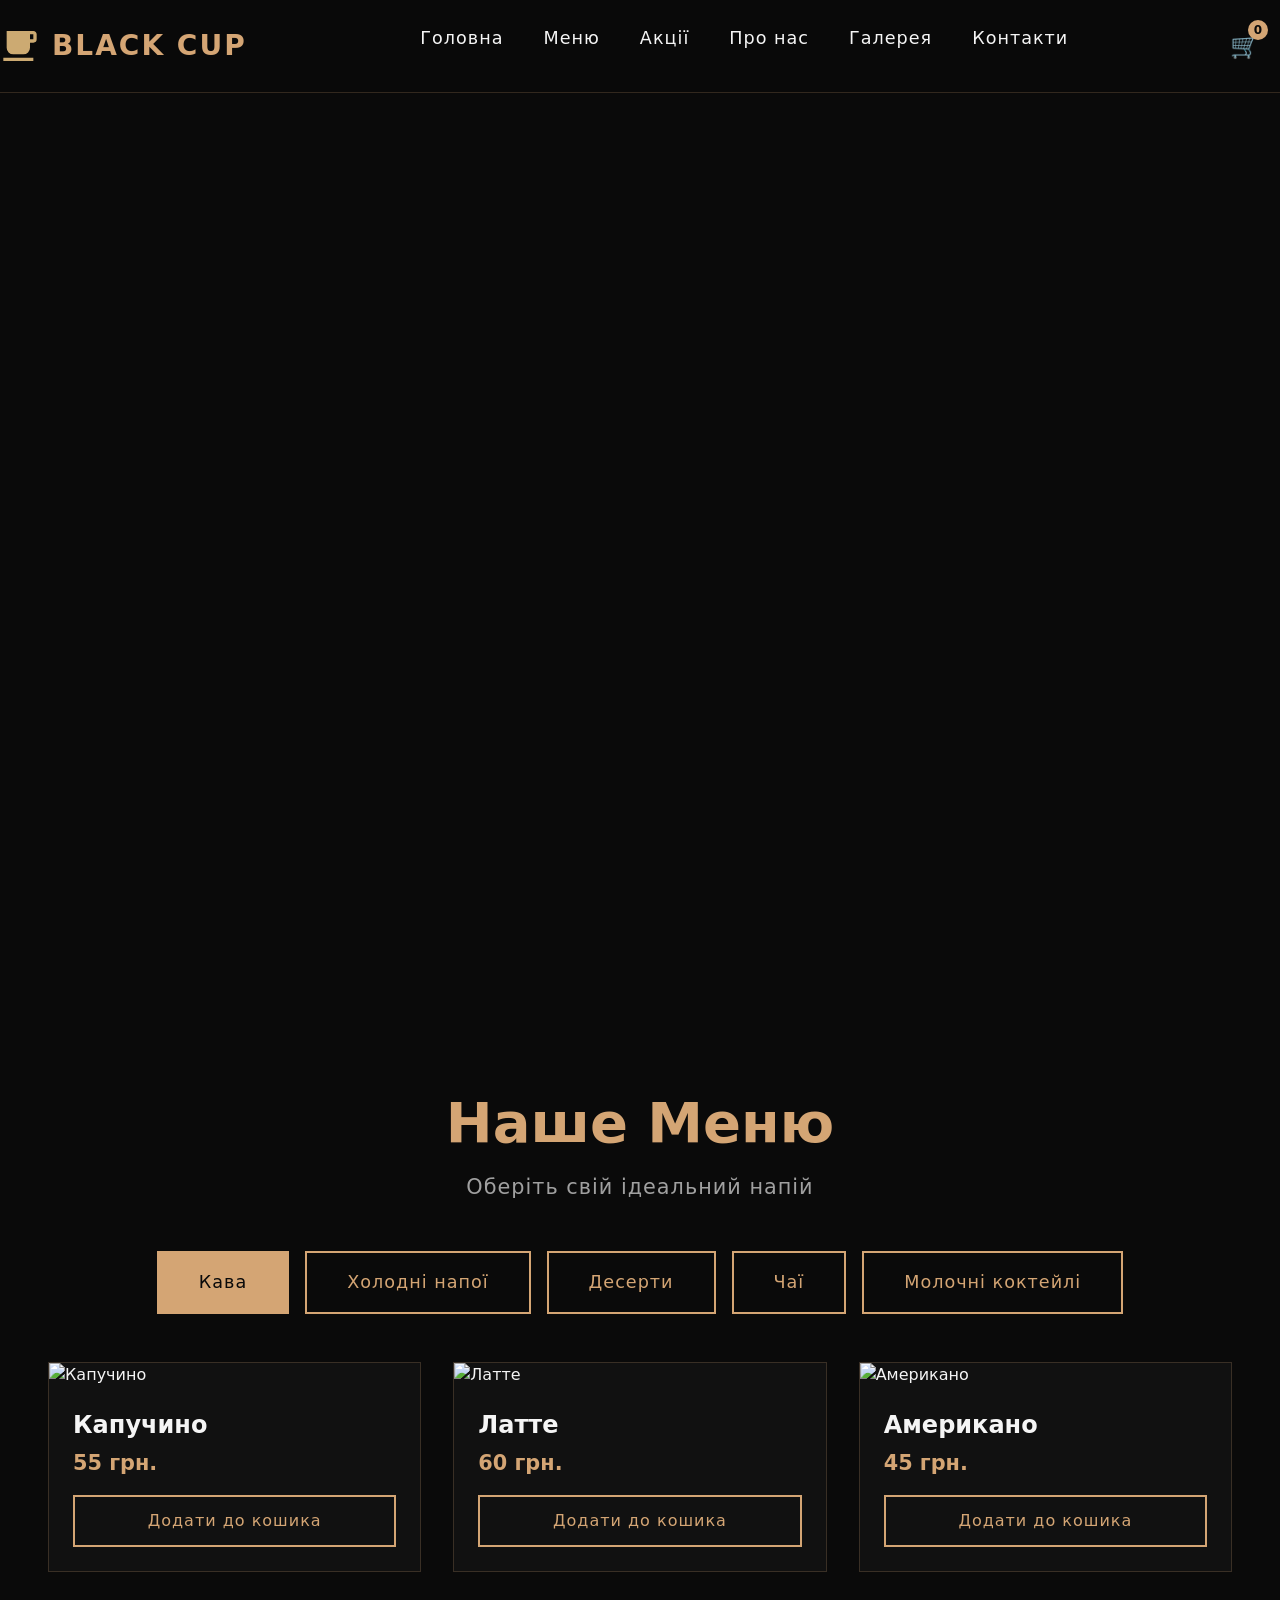
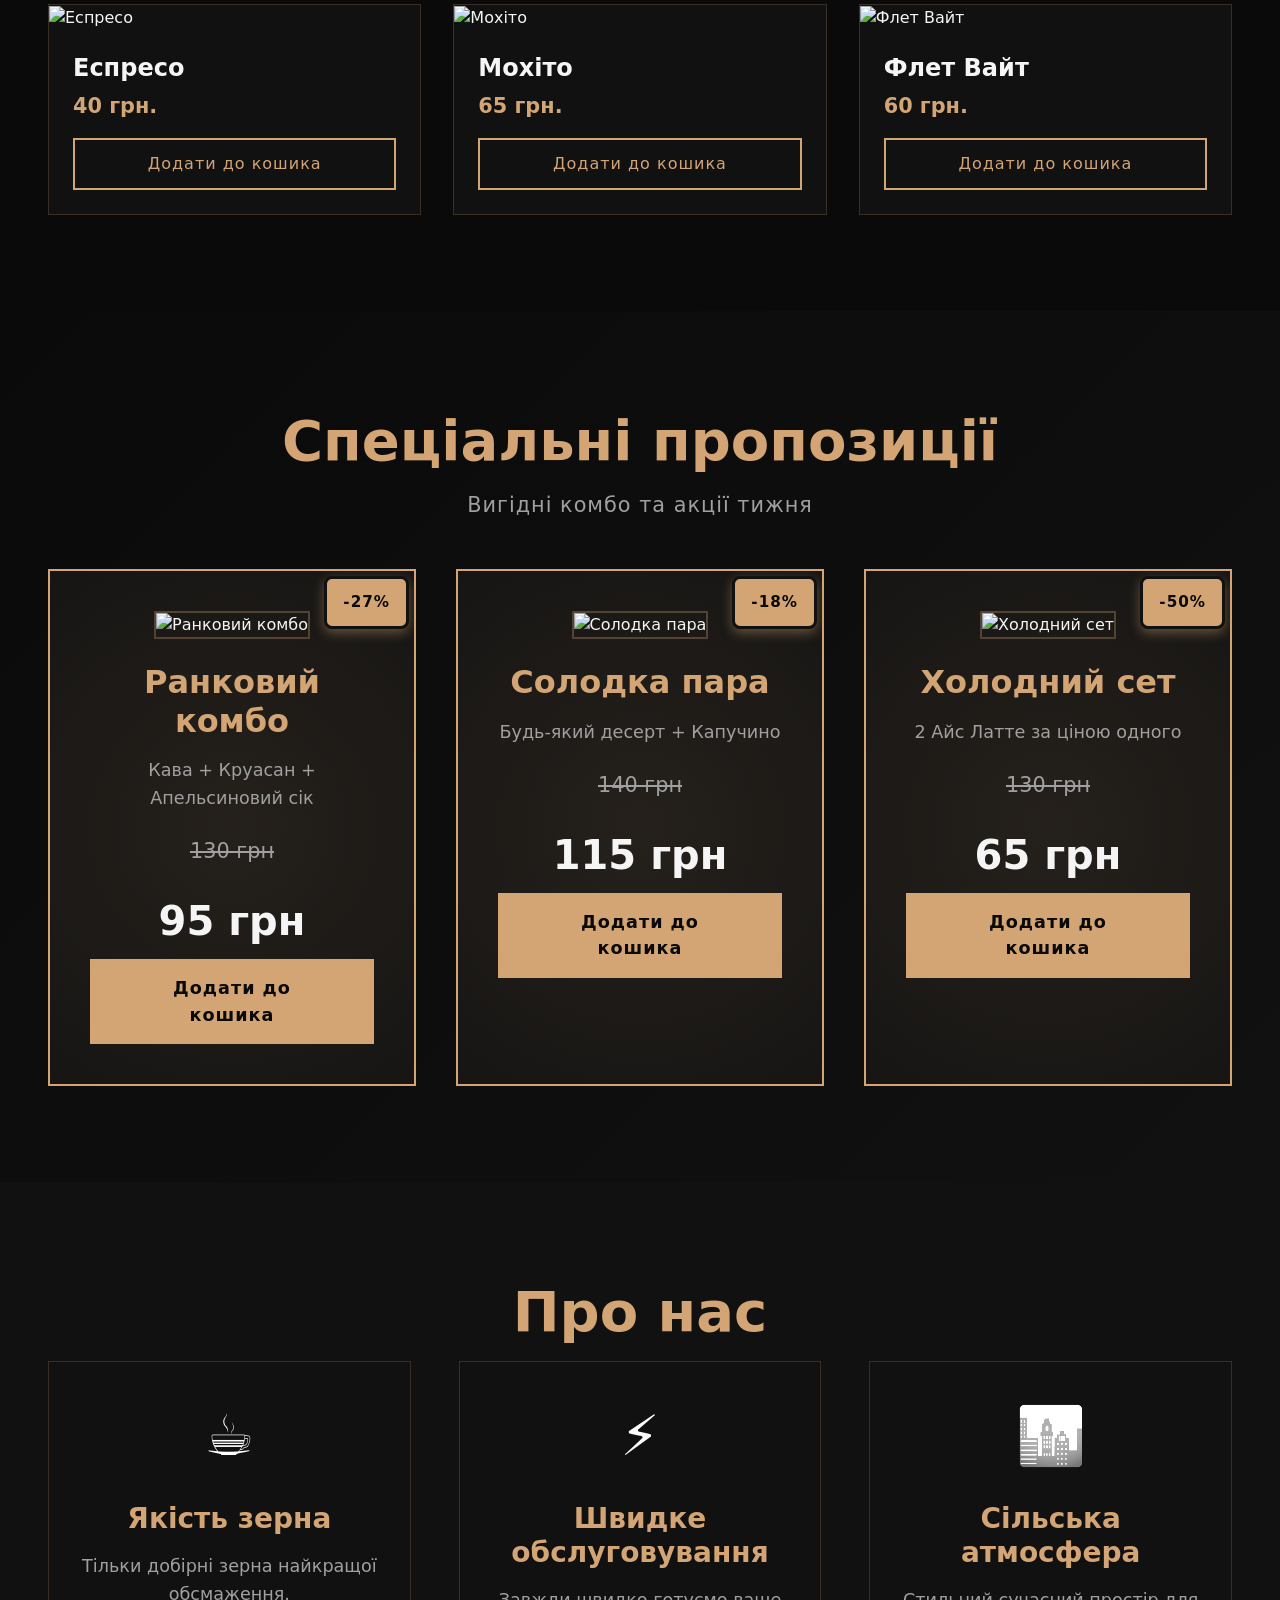
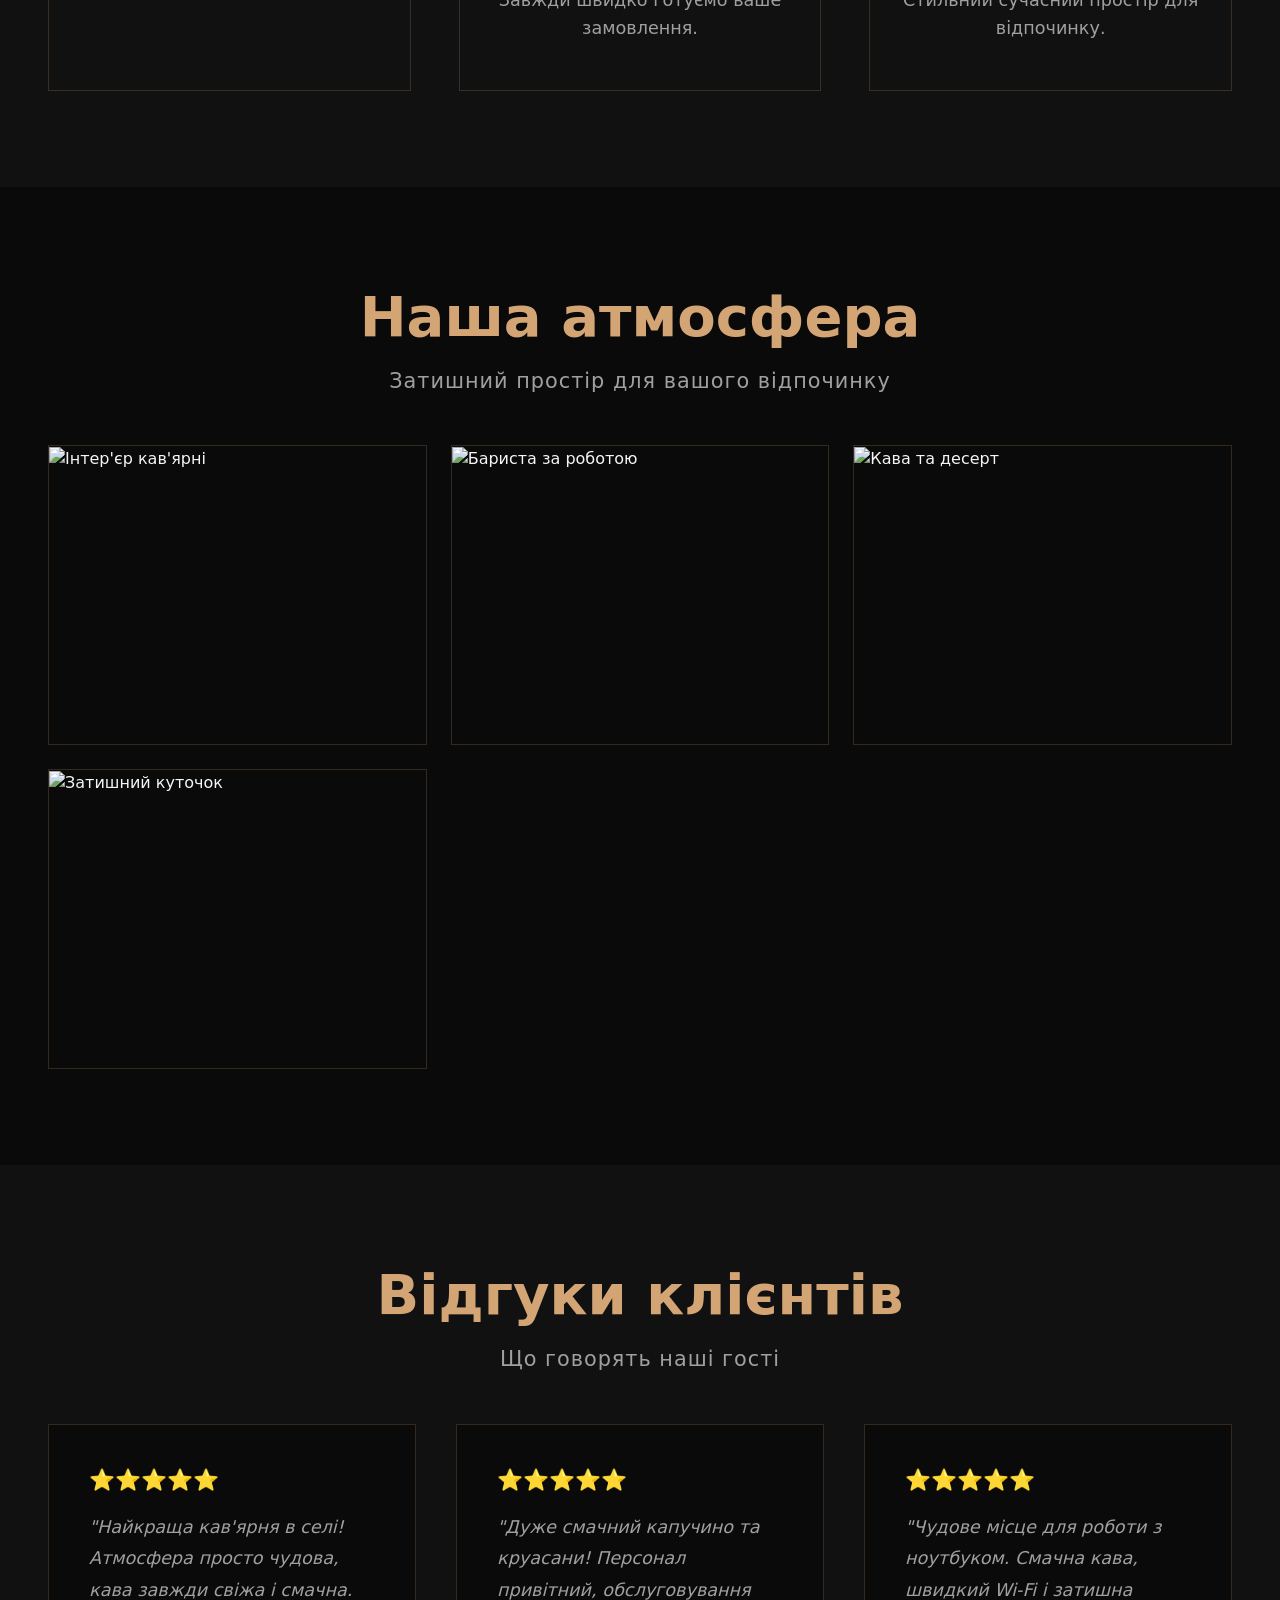
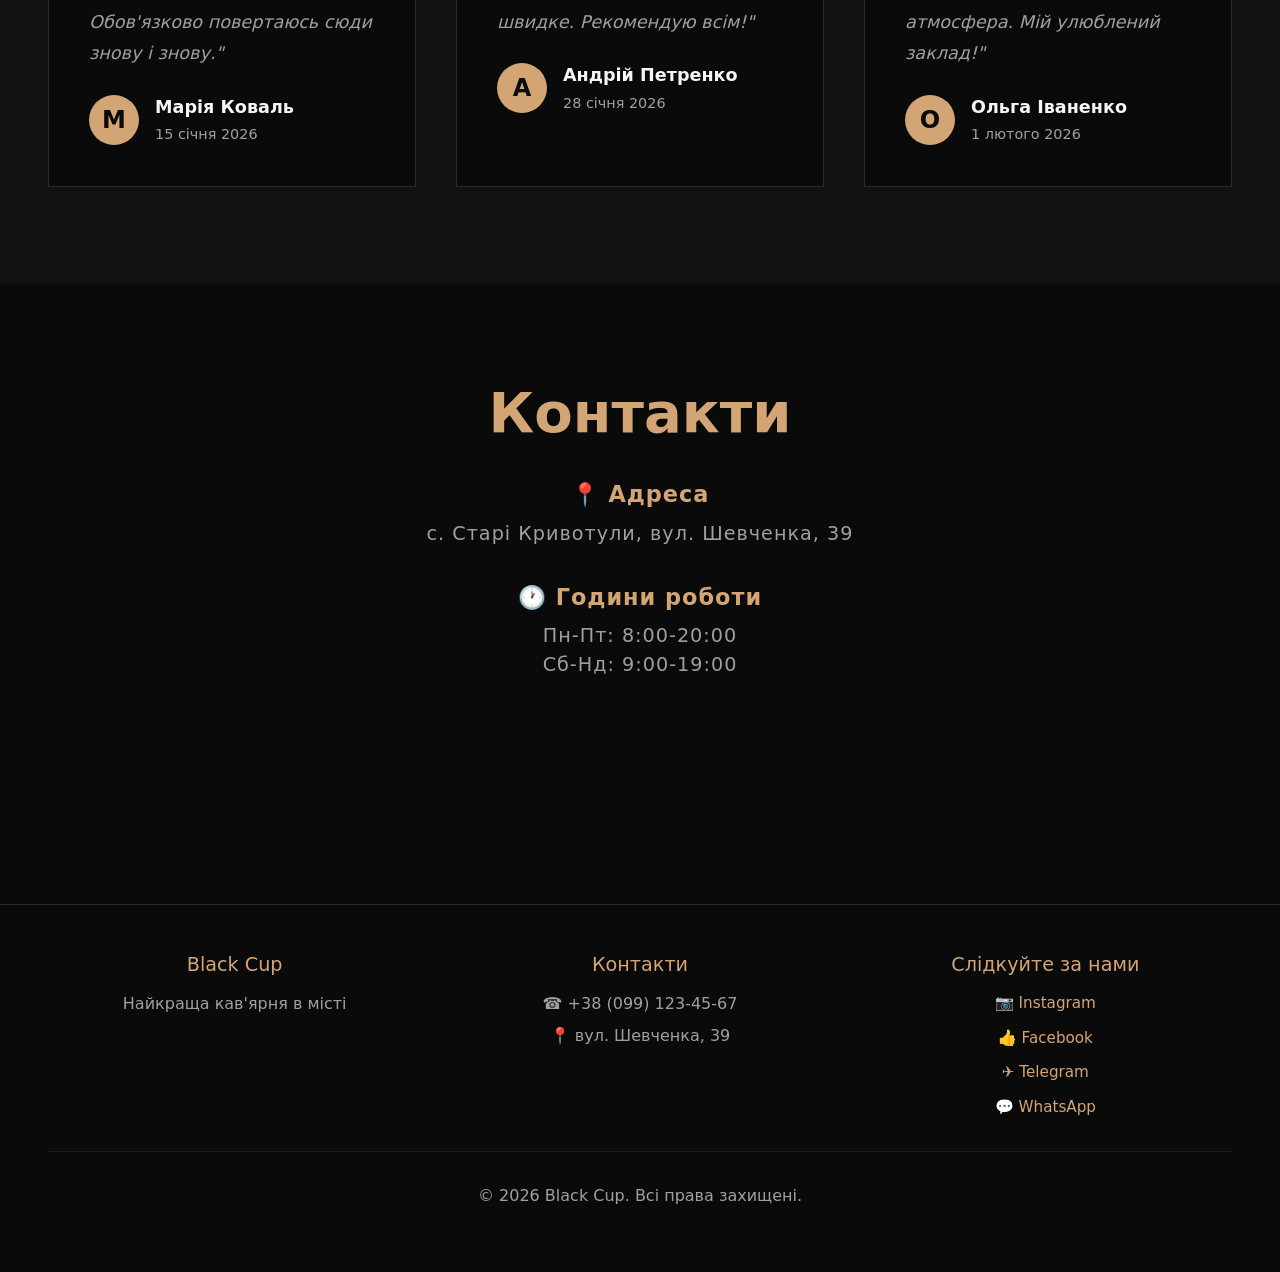
==== index.html @ 31278377 "add web" ====
<!DOCTYPE html>
<html lang="uk">

<head>
    <meta charset="UTF-8">
    <meta name="viewport" content="width=device-width, initial-scale=1.0">
    <title>Black Cup - Кав'ярня</title>
    <link rel="stylesheet" href="styles.css">
    <link href="https://cdn.jsdelivr.net/npm/bootstrap@5.3.8/dist/css/bootstrap.min.css" rel="stylesheet"
        integrity="sha384-sRIl4kxILFvY47J16cr9ZwB07vP4J8+LH7qKQnuqkuIAvNWLzeN8tE5YBujZqJLB" crossorigin="anonymous">
</head>

<body>
    <!-- Навігація -->
    <nav class="navbar">
        <div class="logo">
            <svg class="logo-icon" viewBox="0 0 24 24" fill="currentColor">
                <path
                    d="M2,21H20V19H2M20,8H18V5H20M20,3H4V13A4,4 0 0,0 8,17H14A4,4 0 0,0 18,13V10H20A2,2 0 0,0 22,8V5C22,3.89 21.1,3 20,3Z" />
            </svg>
            BLACK CUP
        </div>
        <ul class="nav-links" id="nav-links">
            <li><a href="#home" onclick="closeMenu()">Головна</a></li>
            <li><a href="#menu" onclick="closeMenu()">Меню</a></li>
            <li><a href="#special" onclick="closeMenu()">Акції</a></li>
            <li><a href="#about" onclick="closeMenu()">Про нас</a></li>
            <li><a href="#gallery" onclick="closeMenu()">Галерея</a></li>
            <li><a href="#contact" onclick="closeMenu()">Контакти</a></li>
        </ul>
        <div class="navbar-right">
            <div class="cart-icon" onclick="toggleCart()">
                🛒
                <span class="cart-badge" id="cart-count">0</span>
            </div>
            <button class="burger-btn" id="burger-btn" onclick="toggleMenu()" aria-label="Меню">
                <span></span>
                <span></span>
                <span></span>
            </button>
        </div>
    </nav>

    <!-- Головний банер -->
    <section class="hero" id="home">
        <div id="carouselExampleRide" class="carousel slide" data-bs-ride="true">
            <div class="carousel-inner">
                <div class="carousel-item active">
                    <img src="img/cofe (1).png" class="d-block w-100" alt="">
                    <div class="hero-content carousel-caption d-none d-md-block">
                        <h1>Кава, що заряджає Людей</h1>
                        <p>Відчуйте справжній смак</p>
                        <a href="#menu" class="cta-button">
                            <span>Замовити зараз</span>
                        </a>
                    </div>
                </div>
                <div class="carousel-item">
                    <img src="img/cofe (2).png" class="d-block w-100" alt="...">
                    <div class="hero-content carousel-caption d-none d-md-block">
                        <h1>Кава, що заряджає Людей</h1>
                        <p>Відчуйте справжній смак</p>
                        <a href="#menu" class="cta-button">
                            <span>Замовити зараз</span>
                        </a>
                    </div>
                </div>
                    <div class="carousel-item">
                        <img src="img/cofe (3).png" class="d-block w-100" alt="...">
                        <div class="hero-content carousel-caption d-none d-md-block">
                            <h1>Кава, що заряджає Людей</h1>
                            <p>Відчуйте справжній смак</p>
                            <a href="#menu" class="cta-button">
                                <span>Замовити зараз</span>
                            </a>

                        </div>
                    </div>




                    </div>
                    <button class="carousel-control-prev" type="button" data-bs-target="#carouselExampleRide"
                        data-bs-slide="prev">
                        <span class="carousel-control-prev-icon" aria-hidden="true"></span>
                        <span class="visually-hidden">Previous</span>
                    </button>
                    <button class="carousel-control-next" type="button" data-bs-target="#carouselExampleRide"
                        data-bs-slide="next">
                        <span class="carousel-control-next-icon" aria-hidden="true"></span>
                        <span class="visually-hidden">Next</span>
                    </button>
                </div>
    </section>
    <!-- Меню -->
    <section id="menu" class="menu-section">
        <h2 class="section-title">Наше Меню</h2>
        <p class="section-subtitle">Оберіть свій ідеальний напій</p>
        <div class="category-tabs" id="category-tabs">
        </div>
        <div class="menu-grid" id="menu-grid">
        </div>
    </section>

    <!-- Спеціальні пропозиції -->
    <section id="special" class="special-offers">
        <h2 class="section-title">Спеціальні пропозиції</h2>
        <p class="section-subtitle">Вигідні комбо та акції тижня</p>
        <div class="offers-grid" id="offers-grid">
        </div>
    </section>

    <!-- Про нас -->
    <section id="about" class="about-section">
        <h2 class="section-title">Про нас</h2>
        <div class="about-grid" id="about-grid">>
        </div>
    </section>

    <!-- Галерея -->
    <section id="gallery" class="gallery-section">
        <h2 class="section-title">Наша атмосфера</h2>
        <p class="section-subtitle">Затишний простір для вашого відпочинку</p>
        <div class="gallery-grid">
            <div class="gallery-item">
                <img src="https://images.unsplash.com/photo-1511920170033-f8396924c348?w=600&h=400&fit=crop"
                    alt="Інтер'єр кав'ярні">
            </div>
            <div class="gallery-item">
                <img src="https://images.unsplash.com/photo-1501339847302-ac426a4a7cbb?w=600&h=400&fit=crop"
                    alt="Бариста за роботою">
            </div>
            <div class="gallery-item">
                <img src="https://images.unsplash.com/photo-1495474472287-4d71bcdd2085?w=600&h=400&fit=crop"
                    alt="Кава та десерт">
            </div>
            <div class="gallery-item">
                <img src="https://images.unsplash.com/photo-1509042239860-f550ce710b93?w=600&h=400&fit=crop"
                    alt="Затишний куточок">
            </div>
        </div>
    </section>

    <!-- Відгуки -->
    <section class="reviews-section">
        <h2 class="section-title">Відгуки клієнтів</h2>
        <p class="section-subtitle">Що говорять наші гості</p>
        <div class="reviews-grid" id="reviews-grid">
        </div>
    </section>

    <!-- Контакти -->
    <section id="contact" class="contact-section">
        <h2 class="section-title">Контакти</h2>
        <div class="contact-info" id="contact-info">
        </div>
    </section>

    <!-- Футер -->
    <footer class="footer">
        <div class="footer-content">
            <div class="footer-section">
                <h3>Black Cup</h3>
                <p>Найкраща кав'ярня в місті</p>
            </div>
            <div class="footer-section">
                <h3>Контакти</h3>
                <p class="footer-phone">☎️ +38 (099) 123-45-67</p>
                <p class="footer-address">📍 вул. Шевченка, 39</p>
            </div>
            <div class="footer-section">
                <h3>Слідкуйте за нами</h3>
                <div class="social-links">
                    <a href="https://instagram.com" target="_blank" title="Instagram">📷 Instagram</a>
                    <a href="https://facebook.com" target="_blank" title="Facebook">👍 Facebook</a>
                    <a href="https://t.me" target="_blank" title="Telegram">✈️ Telegram</a>
                    <a href="https://wa.me" target="_blank" title="WhatsApp">💬 WhatsApp</a>
                </div>
            </div>
        </div>
        <p class="footer-copyright">© 2026 Black Cup. Всі права захищені.</p>
    </footer>

    <!-- Сповіщення про додавання -->
    <div class="notification" id="notification">
        <span id="notification-text">✓ Товар додано до кошика</span>
    </div>

    <!-- Кошик -->
    <div class="cart-modal" id="cart-modal">
        <div class="cart-header">
            <h2 class="cart-title">Кошик</h2>
            <button class="close-cart" onclick="toggleCart()">×</button>
        </div>

        <div class="cart-items" id="cart-items">
            <div class="empty-cart">
                <p>Ваш кошик порожній</p>
            </div>
        </div>

        <div class="cart-total" id="cart-total" style="display: none;">
            Всього: <span id="total-price">0</span> грн
        </div>
        <button class="checkout-button" id="checkout-btn" onclick="checkout()" style="display: none;">
            Оформити замовлення
        </button>
        <button class="delete-all-button" id="delete-all-btn" onclick="deleteAllItems()" style="display: none;">
            Видалити всі товари
        </button>
    </div>

    <!-- Модальне вікно підтвердження замовлення -->
    <div class="order-overlay" id="order-overlay" onclick="closeOrderModal(event)">
        <div class="order-modal" id="order-modal">
            <div class="order-modal-header">
                <div class="order-icon">☕</div>
                <h2 class="order-modal-title">Підтвердження замовлення</h2>
                <p class="order-modal-subtitle">Перевірте ваше замовлення перед відправкою</p>
            </div>

            <div class="order-items-list" id="order-items-list"></div>

            <div class="order-divider"></div>

            <div class="order-type-selection" style="margin-bottom: 20px;">
                <p style="margin-bottom: 10px; font-weight: bold; font-size: 1.1rem;">Спосіб отримання:</p>
                <div style="display: flex; gap: 20px; margin-bottom: 10px;">
                    <label style="cursor: pointer; display: flex; align-items: center; gap: 5px;">
                        <input type="radio" name="orderType" value="pickup" checked onchange="toggleTableInput()"> Самовивіз
                    </label>
                    <label style="cursor: pointer; display: flex; align-items: center; gap: 5px;">
                        <input type="radio" name="orderType" value="table" onchange="toggleTableInput()"> За столиком
                    </label>
                </div>
                <div id="table-number-container" style="display: none;">
                    <input type="number" id="table-number" placeholder="Номер столика" class="form-control" min="1" style="background: rgba(255, 255, 255, 0.05); color: var(--text-primary); border: 1px solid rgba(212, 165, 116, 0.5); padding: 10px; border-radius: 5px; width: 100%;">
                </div>
            </div>

            <div class="order-total-row">
                <span class="order-total-label">Загальна сума:</span>
                <span class="order-total-amount" id="order-total-amount">0 грн</span>
            </div>

            <div class="order-actions">
                <button class="order-cancel-btn" onclick="closeOrderModal()">
                    Скасувати
                </button>
                <button class="order-confirm-btn" onclick="confirmOrder()">
                    ✓ Підтвердити замовлення
                </button>
            </div>
        </div>
    </div>

    <script src="script.js"></script>
    <script src="https://cdn.jsdelivr.net/npm/@popperjs/core@2.11.8/dist/umd/popper.min.js"
        integrity="sha384-I7E8VVD/ismYTF4hNIPjVp/Zjvgyol6VFvRkX/vR+Vc4jQkC+hVqc2pM8ODewa9r"
        crossorigin="anonymous"></script>
    <script src="https://cdn.jsdelivr.net/npm/bootstrap@5.3.8/dist/js/bootstrap.min.js"
        integrity="sha384-G/EV+4j2dNv+tEPo3++6LCgdCROaejBqfUeNjuKAiuXbjrxilcCdDz6ZAVfHWe1Y"
        crossorigin="anonymous"></script>
    <script src="https://cdn.jsdelivr.net/npm/bootstrap@5.3.8/dist/js/bootstrap.bundle.min.js"
        integrity="sha384-FKyoEForCGlyvwx9Hj09JcYn3nv7wiPVlz7YYwJrWVcXK/BmnVDxM+D2scQbITxI"
        crossorigin="anonymous"></script>
</body>

</html>
---- styles.css ----
* {
    margin: 0;
    padding: 0;
    box-sizing: border-box;
}

:root {
    --bg-dark: #0a0a0a;
    --bg-card: #111111;
    --text-primary: #f5f5f5;
    --text-secondary: #a0a0a0;
    --accent: #d4a574;
    --accent-dark: #8b6f47;
}

body {
    font-family: 'Georgia', serif;
    background: var(--bg-dark);
    background-color: var(--bg-dark) !important;
    color: var(--text-primary) !important;
    overflow-x: hidden;
}



.carousel-caption{
    padding-bottom: 40rem !important;
}


/* Мобільна оптимізація */
@media (max-width: 768px) {
    .navbar {
        padding: 0.85rem 1.2rem;
    }

    .logo {
        font-size: 1.25rem;
    }

    .logo-icon {
        width: 30px;
        height: 30px;
    }

    .hero h1 {
        font-size: 2.5rem;
    }

    .hero p {
        font-size: 1.2rem;
    }

    .section-title {
        font-size: 2rem;
    }

    .menu-grid {
        grid-template-columns: repeat(auto-fill, minmax(200px, 1fr));
        gap: 1.5rem;
    }

    .menu-section {
        padding: 3rem 1.5rem;
    }
}

@media (max-width: 480px) {
    .navbar {
        padding: 0.75rem 1rem;
    }

    .logo {
        font-size: 1rem;
    }

    .logo-icon {
        width: 25px;
        height: 25px;
    }

    .nav-links a {
        font-size: 0.9rem;
    }

    .hero h1 {
        font-size: 1.8rem;
    }

    .hero p {
        font-size: 1rem;
    }

    .cta-button {
        padding: 0.75rem 2rem;
        font-size: 1rem;
    }

    .section-title {
        font-size: 1.5rem;
    }

    .menu-grid {
        grid-template-columns: 1fr;
        gap: 1rem;
    }

    .menu-section {
        padding: 2rem 1rem;
    }
}

/* Навігація */
.navbar {
    position: fixed;
    top: 0;
    left: 0;
    right: 0;
    z-index: 1000;
    background: rgba(10, 10, 10, 0.95);
    backdrop-filter: blur(10px);
    padding: 1.5rem 3rem;
    display: flex;
    justify-content: space-between;
    align-items: center;
    border-bottom: 1px solid rgba(212, 165, 116, 0.2);
}

.logo {
    display: flex;
    align-items: center;
    gap: 0.75rem;
    font-size: 1.75rem;
    font-weight: 900;
    letter-spacing: 2px;
    color: var(--accent);
}

.logo-icon {
    width: 40px;
    height: 40px;
    filter: brightness(0) saturate(100%) invert(74%) sepia(17%) saturate(839%) hue-rotate(358deg) brightness(92%) contrast(87%);
}

.nav-links {
    display: flex;
    gap: 2.5rem;
    list-style: none;
}

.nav-links a {
    color: var(--text-primary);
    text-decoration: none;
    font-size: 1.1rem;
    letter-spacing: 1px;
    transition: color 0.3s;
    position: relative;
}

.nav-links a:hover {
    color: var(--accent);
}

.nav-links a::after {
    content: '';
    position: absolute;
    bottom: -5px;
    left: 0;
    width: 0;
    height: 2px;
    background: var(--accent);
    transition: width 0.3s;
}

.nav-links a:hover::after {
    width: 100%;
}

.cart-icon {
    position: relative;
    cursor: pointer;
    font-size: 1.5rem;
    color: var(--accent);
    transition: transform 0.3s;
    margin: 20px;
}

.cart-icon:hover {
    transform: scale(1.1);
}

.cart-badge {
    position: absolute;
    top: -8px;
    right: -8px;
    background: var(--accent);
    color: var(--bg-dark);
    border-radius: 50%;
    width: 20px;
    height: 20px;
    display: flex;
    align-items: center;
    justify-content: center;
    font-size: 0.75rem;
    font-weight: bold;
}

/* Головний банер */
.hero {
    height: 100vh;
    display: flex;
    align-items: center;
    justify-content: center;
    text-align: center;
    position: relative;
    overflow: hidden;
   
}

.hero::before {
    content: '';
    position: absolute;
    top: 0;
    left: 0;
    right: 0;
    bottom: 0;
   
    animation: float 20s infinite linear;
}

@keyframes float {
    0% { transform: translateY(0); }
    100% { transform: translateY(-100px); }
}

.hero-content {
    position: relative;
    z-index: 1;
    animation: fadeInUp 1s ease-out;
}

@keyframes fadeInUp {
    from {
        opacity: 0;
        transform: translateY(30px);
    }
    to {
        opacity: 1;
        transform: translateY(0);
    }
}

.hero h1 {
    font-size: 5rem;
    font-weight: 900;
    margin-bottom: 1rem;
    background: linear-gradient(135deg, var(--text-primary) 0%, var(--accent) 100%);
    -webkit-background-clip: text;
    -webkit-text-fill-color: transparent;
    background-clip: text;
    line-height: 1.2;
}

.hero p {
    font-size: 1.75rem;
    color: var(--text-secondary);
    margin-bottom: 2.5rem;
    letter-spacing: 2px;
}

.cta-button {
    display: inline-block;
    padding: 1rem 3rem;
    background: var(--accent);
    color: var(--bg-dark);
    text-decoration: none;
    font-size: 1.2rem;
    font-weight: 600;
    letter-spacing: 2px;
    border: none;
    cursor: pointer;
    transition: all 0.3s;
    position: relative;
    overflow: hidden;
}

.cta-button::before {
    content: '';
    position: absolute;
    top: 0;
    left: -100%;
    width: 100%;
    height: 100%;
    background: var(--accent-dark);
    transition: left 0.3s;
}

.cta-button:hover::before {
    left: 0;
}

.cta-button span {
    position: relative;
    z-index: 1;
}

/* Секція меню */
.menu-section {
    padding: 6rem 3rem;
    max-width: 1400px;
    margin: 0 auto;
}

.section-title {
    font-size: 3.5rem;
    font-weight: 900;
    text-align: center;
    margin-bottom: 1rem;
    color: var(--accent);
}

.section-subtitle {
    text-align: center;
    font-size: 1.3rem;
    color: var(--text-secondary);
    margin-bottom: 3rem;
    letter-spacing: 1px;
}

.category-tabs {
    display: flex;
    justify-content: center;
    gap: 1rem;
    margin-bottom: 3rem;
    flex-wrap: wrap;
}

.tab {
    padding: 1rem 2.5rem;
    background: transparent;
    border: 2px solid var(--accent);
    color: var(--accent);
    font-size: 1.1rem;
    letter-spacing: 1px;
    cursor: pointer;
    transition: all 0.3s;
    position: relative;
    overflow: hidden;
}

.tab::before {
    content: '';
    position: absolute;
    top: 0;
    left: -100%;
    width: 100%;
    height: 100%;
    background: var(--accent);
    transition: left 0.3s;
    z-index: -1;
}

.tab:hover::before,
.tab.active::before {
    left: 0;
}

.tab:hover,
.tab.active {
    color: var(--bg-dark);
}

.menu-grid {
    display: grid;
    grid-template-columns: repeat(auto-fill, minmax(280px, 1fr));
    gap: 2rem;
    opacity: 0;
    animation: fadeIn 0.5s forwards;
}

@keyframes fadeIn {
    to {
        opacity: 1;
    }
}

.menu-item {
    background: var(--bg-card);
    border: 1px solid rgba(212, 165, 116, 0.2);
    overflow: hidden;
    transition: all 0.4s;
    opacity: 0;
    animation: slideInUp 0.6s ease-out forwards;
}

.menu-item:nth-child(1) { animation-delay: 0.1s; }
.menu-item:nth-child(2) { animation-delay: 0.2s; }
.menu-item:nth-child(3) { animation-delay: 0.3s; }
.menu-item:nth-child(4) { animation-delay: 0.4s; }
.menu-item:nth-child(5) { animation-delay: 0.5s; }
.menu-item:nth-child(6) { animation-delay: 0.6s; }

@keyframes slideInUp {
    from {
        opacity: 0;
        transform: translateY(40px);
    }
    to {
        opacity: 1;
        transform: translateY(0);
    }
}
    

.menu-item:hover {
    transform: translateY(-10px);
    box-shadow: 0 20px 40px rgba(212, 165, 116, 0.3);
    border-color: var(--accent);
}

.item-image {
    width: 100%;
    height: 250px;
    object-fit: cover;
    transition: transform 0.4s;
}

.menu-item:hover .item-image {
    transform: scale(1.1);
}

.item-info {
    padding: 1.5rem;
}

.item-name {
    font-size: 1.5rem;
    font-weight: 700;
    margin-bottom: 0.5rem;
    color: var(--text-primary);
}

.item-price {
    font-size: 1.3rem;
    color: var(--accent);
    font-weight: 600;
    margin-bottom: 1rem;
}

.add-to-cart {
    width: 100%;
    padding: 0.75rem;
    background: transparent;
    border: 2px solid var(--accent);
    color: var(--accent);
    font-size: 1rem;
    cursor: pointer;
    transition: all 0.3s;
    letter-spacing: 1px;
}

.add-to-cart:hover {
    background: var(--accent);
    color: var(--bg-dark);
}

/* Про нас */
.about-section {
    padding: 6rem 3rem;
    background: var(--bg-card);
}

.about-grid {
    display: grid;
    grid-template-columns: repeat(auto-fit, minmax(300px, 1fr));
    gap: 3rem;
    max-width: 1200px;
    margin: 0 auto;
}

.about-card {
    text-align: center;
    padding: 2rem;
    border: 1px solid rgba(212, 165, 116, 0.2);
    transition: all 0.3s;
}

.about-card:hover {
    border-color: var(--accent);
    transform: translateY(-5px);
}

.about-icon {
    font-size: 3.5rem;
    margin-bottom: 1.5rem;
    filter: grayscale(100%) brightness(1.5);
}

.about-title {
    font-size: 1.75rem;
    font-weight: 700;
    margin-bottom: 1rem;
    color: var(--accent);
}

.about-description {
    font-size: 1.1rem;
    color: var(--text-secondary);
    line-height: 1.6;
}

/* Контакти */
.contact-section {
    padding: 6rem 3rem;
    text-align: center;
}

.contact-info {
    max-width: 800px;
    margin: 0 auto;
}

.contact-item {
    margin: 2rem 0;
    font-size: 1.2rem;
    color: var(--text-secondary);
    letter-spacing: 1px;
}

.contact-item strong {
    color: var(--accent);
    display: block;
    margin-bottom: 0.5rem;
    font-size: 1.4rem;
}

/* Футер */
.footer {
    padding: 3rem;
    text-align: center;
    border-top: 1px solid rgba(212, 165, 116, 0.2);
    color: var(--text-secondary);
    margin-top: 6rem;
}

.footer-content {
    display: grid;
    grid-template-columns: repeat(auto-fit, minmax(250px, 1fr));
    gap: 2rem;
    max-width: 1200px;
    margin: 0 auto 2rem;
}

.footer-section {
    text-align: center;
}

.footer-section h3 {
    color: var(--accent);
    margin-bottom: 1rem;
    font-size: 1.2rem;
}

.footer-section p {
    margin: 0.5rem 0;
}

.social-links {
    display: flex;
    flex-direction: column;
    gap: 0.75rem;
    margin-top: 1rem;
}

.social-links a {
    color: var(--accent);
    text-decoration: none;
    transition: all 0.3s;
    font-size: 0.95rem;
}

.social-links a:hover {
    color: var(--accent-dark);
    transform: translateX(5px);
}

.footer-copyright {
    text-align: center;
    border-top: 1px solid rgba(212, 165, 116, 0.1);
    padding-top: 2rem;
    margin-top: 2rem;
}

/* Кошик */
.cart-modal {
    position: fixed;
    top: 0;
    right: -100%;
    width: 400px;
    height: 100vh;
    background: var(--bg-card);
    z-index: 2000;
    transition: right 0.3s;
    box-shadow: -5px 0 20px rgba(0, 0, 0, 0.5);
    overflow-y: auto;
}

.cart-modal.open {
    right: 0;
}

.cart-header {
    padding: 2rem;
    border-bottom: 1px solid rgba(212, 165, 116, 0.2);
    display: flex;
    justify-content: space-between;
    align-items: center;
}

.cart-title {
    font-size: 2rem;
    color: var(--accent);
}

.close-cart {
    background: transparent;
    border: none;
    color: var(--text-primary);
    font-size: 2rem;
    cursor: pointer;
}

.cart-items {
    padding: 2rem;
}

.cart-item {
    display: flex;
    gap: 1rem;
    margin-bottom: 1.5rem;
    padding-bottom: 1.5rem;
    border-bottom: 1px solid rgba(212, 165, 116, 0.1);
}

.cart-item-image {
    width: 80px;
    height: 80px;
    object-fit: cover;
}

.cart-item-info {
    flex: 1;
}

.cart-item-name {
    font-size: 1.2rem;
    margin-bottom: 0.5rem;
}

.cart-item-price {
    color: var(--accent);
    font-weight: 600;
}

.cart-total {
    padding: 2rem;
    border-top: 2px solid var(--accent);
    font-size: 1.5rem;
    font-weight: 700;
}

.checkout-button {
    width: 90%;
    margin: 1rem auto;
    display: block;
    padding: 1rem;
    background: var(--accent);
    color: var(--bg-dark);
    border: none;
    font-size: 1.2rem;
    cursor: pointer;
    letter-spacing: 1px;
    transition: all 0.3s;
}

.checkout-button:hover {
    background: var(--accent-dark);
}

.delete-all-button {
    width: 90%;
    margin: 0.5rem auto;
    display: block;
    padding: 0.8rem;
    background: #c44536;
    color: var(--text-primary);
    border: none;
    font-size: 1rem;
    cursor: pointer;
    letter-spacing: 1px;
    transition: all 0.3s;
}

.delete-all-button:hover {
    background: #a63220;
}

.empty-cart {
    text-align: center;
    padding: 3rem;
    color: var(--text-secondary);
}

/* Планшет — зменшуємо відступи і шрифт навігації */
@media (max-width: 960px) {
    .navbar {
        padding: 1rem 1.5rem;
    }

    .nav-links {
        gap: 1.2rem;
    }

    .nav-links a {
        font-size: 0.95rem;
        letter-spacing: 0.5px;
    }

    .logo {
        font-size: 1.4rem;
    }
}

/* Бургер кнопка */
.navbar-right {
    display: flex;
    align-items: center;
    gap: 0.5rem;
}

.burger-btn {
    display: none;
    flex-direction: column;
    justify-content: center;
    align-items: center;
    gap: 5px;
    width: 40px;
    height: 40px;
    background: transparent;
    border: none;
    cursor: pointer;
    padding: 5px;
    z-index: 1100;
}

.burger-btn span {
    display: block;
    width: 24px;
    height: 2px;
    background: var(--accent);
    border-radius: 2px;
    transition: all 0.3s ease;
    transform-origin: center;
}

.burger-btn.open span:nth-child(1) {
    transform: translateY(7px) rotate(45deg);
}

.burger-btn.open span:nth-child(2) {
    opacity: 0;
    transform: scaleX(0);
}

.burger-btn.open span:nth-child(3) {
    transform: translateY(-7px) rotate(-45deg);
}

/* Адаптивність */
@media (max-width: 768px) {
    .navbar {
        padding: 0.85rem 1.2rem;
    }

    .burger-btn {
        display: flex;
    }

    .nav-links {
        display: none !important;
    }

    .nav-links.mobile-open {
        display: flex !important;
        flex-direction: column;
        position: fixed;
        top: 65px;
        left: 0;
        right: 0;
        background: rgba(10, 10, 10, 0.98);
        backdrop-filter: blur(12px);
        padding: 1.5rem 2rem 2rem;
        gap: 0;
        border-bottom: 1px solid rgba(212, 165, 116, 0.3);
        z-index: 999;
        animation: slideDown 0.25s ease;
    }

    .nav-links.mobile-open li {
        border-bottom: 1px solid rgba(212, 165, 116, 0.1);
    }

    .nav-links.mobile-open li:last-child {
        border-bottom: none;
    }

    .nav-links.mobile-open a {
        display: block;
        padding: 0.9rem 0;
        font-size: 1.1rem;
        letter-spacing: 1px;
    }

    @keyframes slideDown {
        from { opacity: 0; transform: translateY(-10px); }
        to   { opacity: 1; transform: translateY(0); }
    }

    .logo {
        font-size: 1.3rem;
    }

    .logo-icon {
        width: 28px;
        height: 28px;
    }

    .hero h1 {
        font-size: 3rem;
    }

    .hero p {
        font-size: 1.2rem;
    }

    .menu-grid {
        grid-template-columns: 1fr;
    }

    .cart-modal {
        width: 100%;
    }

    .section-title {
        font-size: 2.5rem;
    }
}

/* Спеціальні пропозиції */
.special-offers {
    padding: 6rem 3rem;
    background: linear-gradient(135deg, var(--bg-dark) 0%, var(--bg-card) 100%);
}

.offers-grid {
    display: grid;
    grid-template-columns: repeat(auto-fit, minmax(350px, 1fr));
    gap: 2.5rem;
    max-width: 1400px;
    margin: 0 auto;
}

.offer-card {
    background: var(--bg-card);
    border: 2px solid var(--accent);
    padding: 2.5rem;
    text-align: center;
    transition: all 0.4s;
    position: relative;
    overflow: hidden;
}

.offer-card::before {
    content: '';
    position: absolute;
    top: -50%;
    left: -50%;
    width: 200%;
    height: 200%;
    background: radial-gradient(circle, rgba(212, 165, 116, 0.1) 0%, transparent 70%);
    animation: rotate 10s linear infinite;
}

@keyframes rotate {
    0% { transform: rotate(0deg); }
    100% { transform: rotate(360deg); }
}

.offer-card:hover {
    transform: scale(1.05);
    box-shadow: 0 20px 60px rgba(212, 165, 116, 0.4);
}

.offer-badge {
    position: absolute;
    top: 5px;
    right: 5px;
    background: var(--accent);
    color: var(--bg-dark);
    padding: 0.75rem 1rem;
    font-weight: bold;
    font-size: 0.95rem;
    letter-spacing: 1px;
    z-index: 10;
    border: 3px solid var(--bg-card);
    border-radius: 8px;
    min-width: 60px;
    text-align: center;
    box-shadow: 0 4px 12px rgba(212, 165, 116, 0.4);
}

.offer-image {
    width: 100%;
    height: 200px;
    object-fit: cover;
    margin-bottom: 1.5rem;
    border: 2px solid rgba(212, 165, 116, 0.3);
    position: relative;
    z-index: 1;
}

.offer-title {
    font-size: 2rem;
    color: var(--accent);
    margin-bottom: 1rem;
    font-weight: 700;
    position: relative;
    z-index: 1;
}

.offer-description {
    font-size: 1.1rem;
    color: var(--text-secondary);
    margin-bottom: 1.5rem;
    line-height: 1.6;
    position: relative;
    z-index: 1;
}

.offer-price {
    font-size: 2.5rem;
    color: var(--text-primary);
    font-weight: 900;
    margin-bottom: 0.5rem;
    position: relative;
    z-index: 1;
}

.offer-old-price {
    font-size: 1.3rem;
    color: var(--text-secondary);
    text-decoration: line-through;
    margin-bottom: 1.5rem;
    position: relative;
    z-index: 1;
}

.offer-button {
    padding: 1rem 2.5rem;
    background: var(--accent);
    color: var(--bg-dark);
    border: none;
    font-size: 1.1rem;
    font-weight: 600;
    cursor: pointer;
    transition: all 0.3s;
    letter-spacing: 1px;
    position: relative;
    z-index: 1;
}

.offer-button:hover {
    background: var(--accent-dark);
    transform: translateY(-3px);
}

/* Галерея */
.gallery-section {
    padding: 6rem 3rem;
    background: var(--bg-dark);
}

.gallery-grid {
    display: grid;
    grid-template-columns: repeat(auto-fit, minmax(300px, 1fr));
    gap: 1.5rem;
    max-width: 1400px;
    margin: 0 auto;
}

.gallery-item {
    position: relative;
    overflow: hidden;
    height: 300px;
    border: 1px solid rgba(212, 165, 116, 0.2);
    cursor: pointer;
}

.gallery-item img {
    width: 100%;
    height: 100%;
    object-fit: cover;
    transition: transform 0.5s;
    filter: grayscale(30%);
}

.gallery-item:hover img {
    transform: scale(1.2);
    filter: grayscale(0%);
}

.gallery-item::after {
    content: '';
    position: absolute;
    top: 0;
    left: 0;
    right: 0;
    bottom: 0;
    background: linear-gradient(to bottom, transparent 0%, rgba(212, 165, 116, 0.4) 100%);
    opacity: 0;
    transition: opacity 0.3s;
}

.gallery-item:hover::after {
    opacity: 1;
}

/* Відгуки */
.reviews-section {
    padding: 6rem 3rem;
    background: var(--bg-card);
}

.reviews-grid {
    display: grid;
    grid-template-columns: repeat(auto-fit, minmax(320px, 1fr));
    gap: 2.5rem;
    max-width: 1400px;
    margin: 0 auto;
}

.review-card {
    background: var(--bg-dark);
    border: 1px solid rgba(212, 165, 116, 0.2);
    padding: 2.5rem;
    transition: all 0.3s;
    position: relative;
}

.review-card:hover {
    border-color: var(--accent);
    transform: translateY(-5px);
    box-shadow: 0 15px 40px rgba(212, 165, 116, 0.2);
}

.review-stars {
    color: var(--accent);
    font-size: 1.3rem;
    margin-bottom: 1rem;
}

.review-text {
    font-size: 1.1rem;
    color: var(--text-secondary);
    line-height: 1.8;
    margin-bottom: 1.5rem;
    font-style: italic;
}

.review-author {
    display: flex;
    align-items: center;
    gap: 1rem;
}

.author-avatar {
    width: 50px;
    height: 50px;
    border-radius: 50%;
    background: var(--accent);
    display: flex;
    align-items: center;
    justify-content: center;
    font-size: 1.5rem;
    font-weight: bold;
    color: var(--bg-dark);
}

.author-info {
    flex: 1;
}

.author-name {
    font-size: 1.1rem;
    font-weight: 700;
    color: var(--text-primary);
    margin-bottom: 0.25rem;
}

.author-date {
    font-size: 0.9rem;
    color: var(--text-secondary);
}

/* Додаткові адаптивні стилі */
@media (max-width: 768px) {
    .offers-grid {
        grid-template-columns: 1fr;
    }
    
    .gallery-grid {
        grid-template-columns: 1fr;
    }
    
    .reviews-grid {
        grid-template-columns: 1fr;
    }
}

/* Сповіщення */
.notification {
    position: fixed;
    top: 100px;
    right: -900px;
    background: var(--accent);
    color: var(--bg-dark);
    padding: 1.5rem 2.5rem;
    border-radius: 8px;
    font-size: 1.1rem;
    font-weight: 600;
    letter-spacing: 1px;
    box-shadow: 0 10px 30px rgba(212, 165, 116, 0.5);
    z-index: 3000;
    transition: right 0.4s ease;
}

.notification.show {
    right: 20px;
}


/* ===== МОДАЛЬНЕ ВІКНО ПІДТВЕРДЖЕННЯ ЗАМОВЛЕННЯ ===== */

.order-overlay {
    position: fixed;
    inset: 0;
    background: rgba(0, 0, 0, 0.75);
    backdrop-filter: blur(6px);
    -webkit-backdrop-filter: blur(6px);
    z-index: 9999;
    display: flex;
    align-items: center;
    justify-content: center;
    opacity: 0;
    pointer-events: none;
    transition: opacity 0.3s ease;
    padding: 1rem;
}

.order-overlay.visible {
    opacity: 1;
    pointer-events: all;
}

.order-modal {
    background: #151515;
    border: 1px solid rgba(212, 165, 116, 0.25);
    border-radius: 20px;
    padding: 2.5rem;
    width: 100%;
    max-width: 460px;
    box-shadow: 0 30px 80px rgba(0, 0, 0, 0.6), 0 0 0 1px rgba(212, 165, 116, 0.08);
    transform: translateY(24px) scale(0.97);
    opacity: 0;
    transition: transform 0.35s cubic-bezier(0.34, 1.56, 0.64, 1),
                opacity 0.3s ease;
}

.order-modal.visible {
    transform: translateY(0) scale(1);
    opacity: 1;
}

.order-modal-header {
    text-align: center;
    margin-bottom: 1.75rem;
}

.order-icon {
    font-size: 2.4rem;
    margin-bottom: 0.75rem;
    display: block;
    animation: gentleFloat 3s ease-in-out infinite;
}

@keyframes gentleFloat {
    0%, 100% { transform: translateY(0); }
    50% { transform: translateY(-5px); }
}

.order-modal-title {
    font-family: 'Georgia', serif;
    font-size: 1.55rem;
    font-weight: 600;
    color: #f5f5f5;
    margin-bottom: 0.35rem;
    letter-spacing: 0.01em;
}

.order-modal-subtitle {
    font-size: 0.875rem;
    color: #7a7a7a;
    font-style: italic;
}

.order-items-list {
    display: flex;
    flex-direction: column;
    gap: 0.65rem;
    margin-bottom: 1.25rem;
    max-height: 240px;
    overflow-y: auto;
    padding-right: 4px;
}

.order-items-list::-webkit-scrollbar {
    width: 4px;
}
.order-items-list::-webkit-scrollbar-track {
    background: #1e1e1e;
    border-radius: 2px;
}
.order-items-list::-webkit-scrollbar-thumb {
    background: var(--accent-dark);
    border-radius: 2px;
}

.order-item-row {
    display: flex;
    justify-content: space-between;
    align-items: center;
    background: rgba(255,255,255,0.04);
    border-radius: 10px;
    padding: 0.7rem 1rem;
    transition: background 0.2s;
}

.order-item-row:hover {
    background: rgba(212, 165, 116, 0.07);
}

.order-item-info {
    display: flex;
    align-items: center;
    gap: 0.6rem;
}

.order-item-name {
    color: #e8e8e8;
    font-size: 0.92rem;
    font-weight: 500;
}

.order-item-qty {
    color: #666;
    font-size: 0.8rem;
}

.order-item-price {
    color: var(--accent);
    font-size: 0.9rem;
    font-weight: 600;
    white-space: nowrap;
}

.order-divider {
    height: 1px;
    background: linear-gradient(90deg, transparent, rgba(212,165,116,0.3), transparent);
    margin: 1.25rem 0;
}

.order-total-row {
    display: flex;
    justify-content: space-between;
    align-items: center;
    margin-bottom: 2rem;
    padding: 0 0.25rem;
}

.order-total-label {
    color: #a0a0a0;
    font-size: 0.95rem;
}

.order-total-amount {
    color: var(--accent);
    font-size: 1.45rem;
    font-weight: 700;
    font-family: 'Georgia', serif;
}

.order-actions {
    display: flex;
    gap: 0.85rem;
}

.order-cancel-btn {
    flex: 1;
    padding: 0.85rem 1rem;
    background: transparent;
    border: 1px solid rgba(255,255,255,0.12);
    border-radius: 12px;
    color: #888;
    font-size: 0.9rem;
    cursor: pointer;
    transition: all 0.2s ease;
    font-family: 'Georgia', serif;
}

.order-cancel-btn:hover {
    background: rgba(255,255,255,0.05);
    border-color: rgba(255,255,255,0.22);
    color: #bbb;
}

.order-confirm-btn {
    flex: 2;
    padding: 0.85rem 1.25rem;
    background: linear-gradient(135deg, #d4a574, #b8854a);
    border: none;
    border-radius: 12px;
    color: #0a0a0a;
    font-size: 0.95rem;
    font-weight: 700;
    cursor: pointer;
    transition: all 0.25s ease;
    font-family: 'Georgia', serif;
    letter-spacing: 0.02em;
    box-shadow: 0 4px 20px rgba(212, 165, 116, 0.3);
}

.order-confirm-btn:hover {
    transform: translateY(-2px);
    box-shadow: 0 8px 30px rgba(212, 165, 116, 0.45);
    background: linear-gradient(135deg, #e0b57e, #c9934f);
}

.order-confirm-btn:active {
    transform: translateY(0);
}

/* Екран успіху */
.order-success {
    text-align: center;
    padding: 1.5rem 1rem;
}

.order-success-icon {
    width: 72px;
    height: 72px;
    background: linear-gradient(135deg, #d4a574, #b8854a);
    border-radius: 50%;
    display: flex;
    align-items: center;
    justify-content: center;
    font-size: 2rem;
    color: #0a0a0a;
    font-weight: 900;
    margin: 0 auto 1.25rem;
    animation: successPop 0.5s cubic-bezier(0.34, 1.56, 0.64, 1) forwards;
}

@keyframes successPop {
    0% { transform: scale(0); opacity: 0; }
    100% { transform: scale(1); opacity: 1; }
}

.order-success-title {
    font-family: 'Georgia', serif;
    font-size: 1.75rem;
    color: #f5f5f5;
    margin-bottom: 0.6rem;
}

.order-success-text {
    color: #7a7a7a;
    font-size: 0.95rem;
    line-height: 1.6;
}
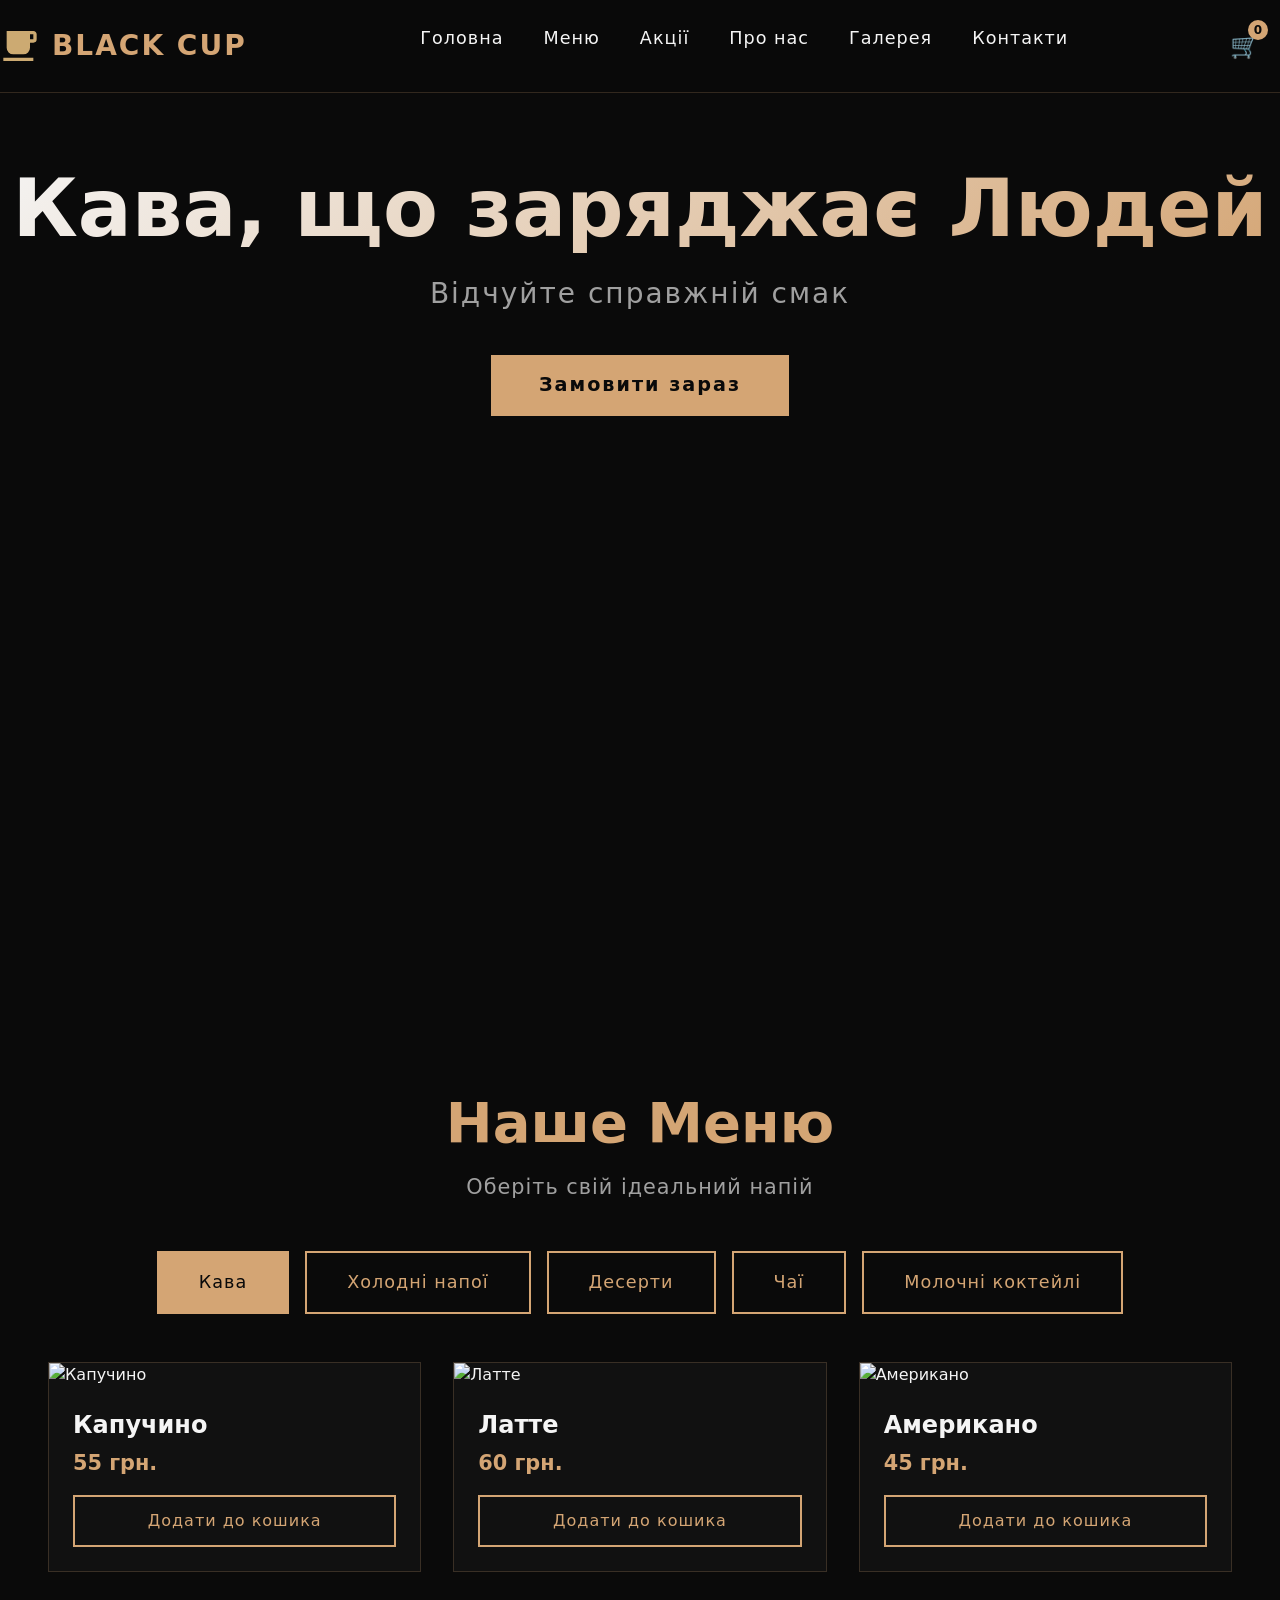
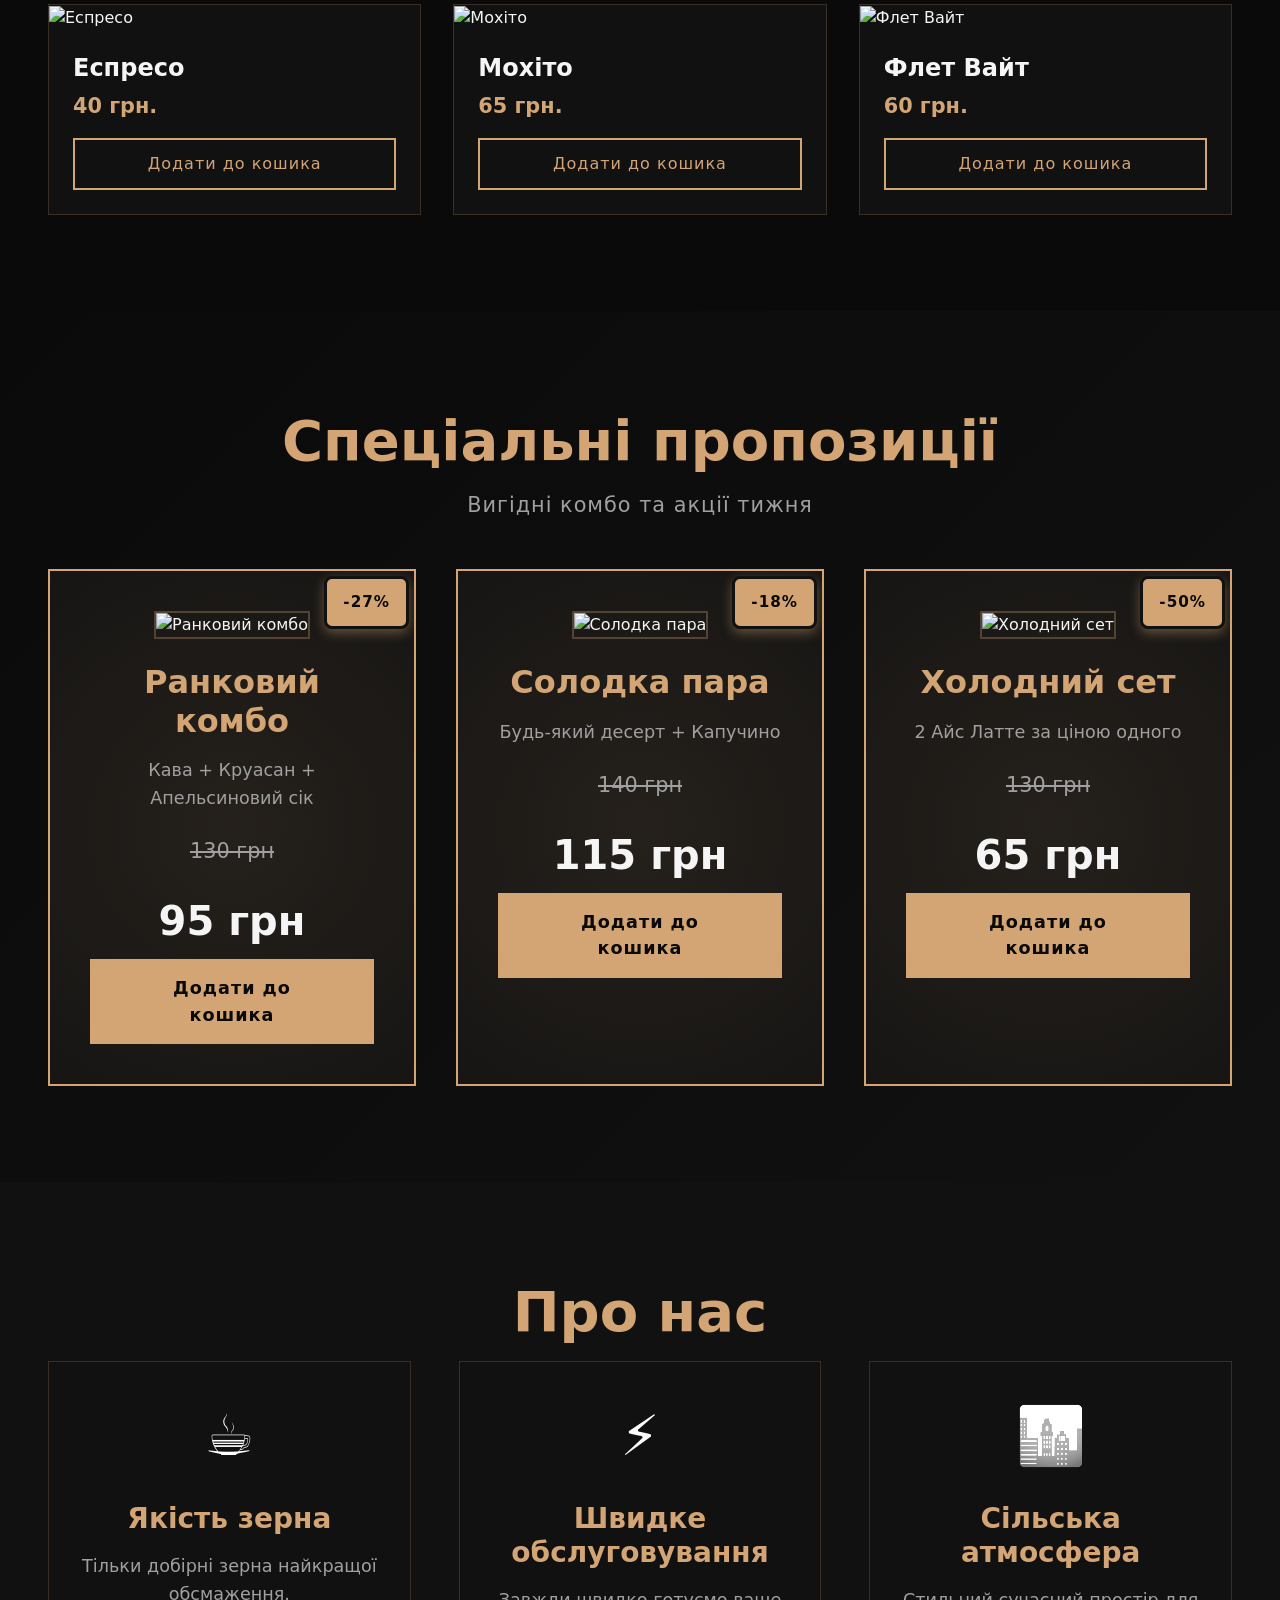
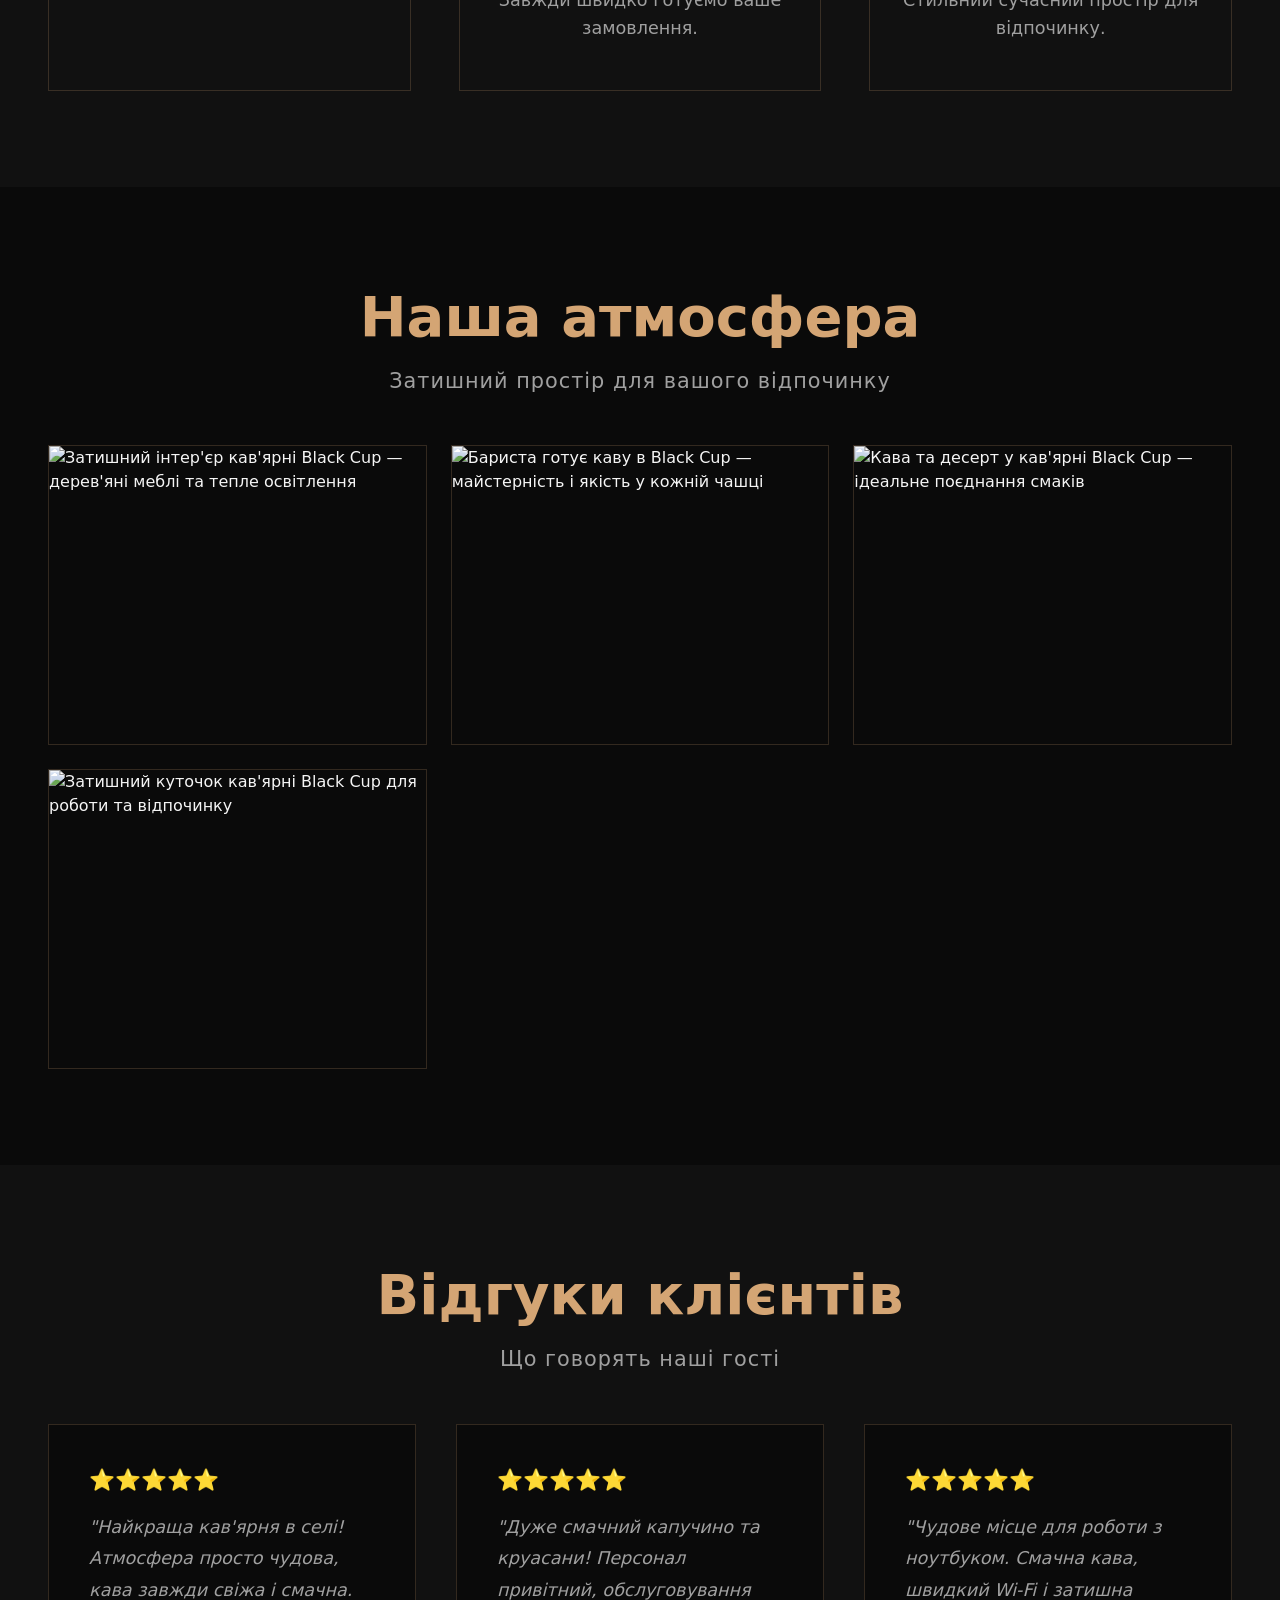
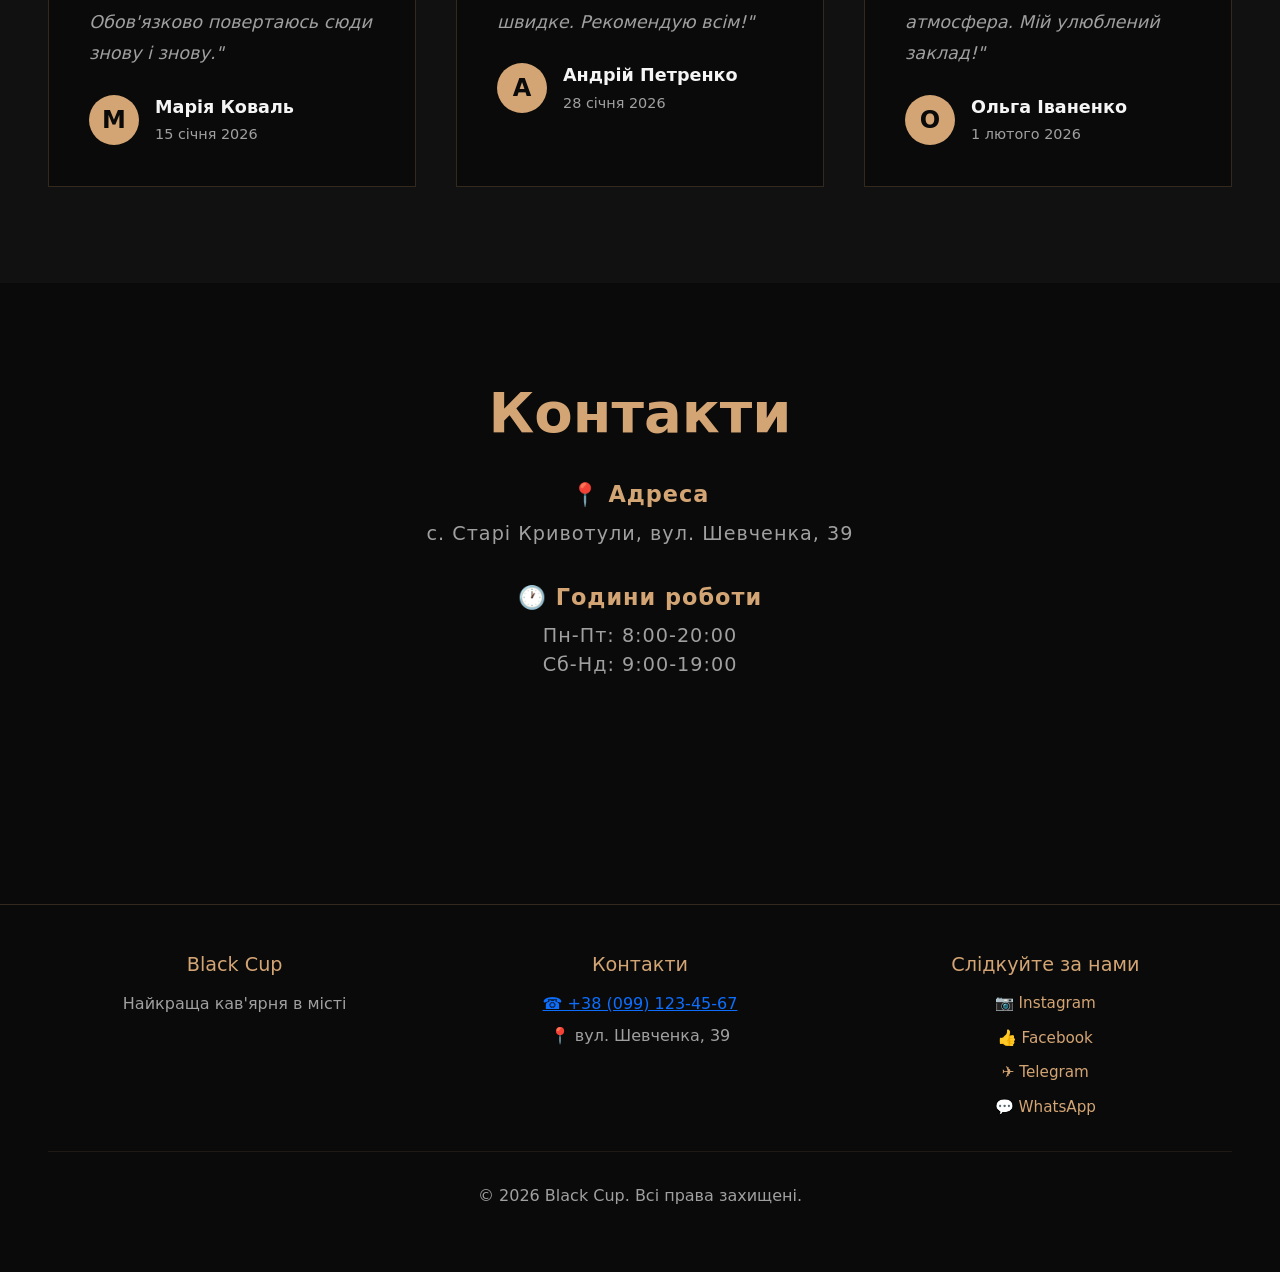
==== commit 5c9a96f6: "dsa" ====
--- a/index.html
+++ b/index.html
@@ -1,39 +1,262 @@
 <!DOCTYPE html>
-<html lang="uk">
+<html lang="uk" prefix="og: https://ogp.me/ns#">
 
 <head>
     <meta charset="UTF-8">
     <meta name="viewport" content="width=device-width, initial-scale=1.0">
-    <title>Black Cup - Кав'ярня</title>
+
+    <!-- ═══════════════════════════════════════════════
+         1. БАЗОВІ SEO МЕТА-ТЕГИ (6 рядків)
+    ═══════════════════════════════════════════════ -->
+    <title>Black Cup — Кав'ярня | Кава, десерти та напої | вул. Шевченка, 39</title>
+    <meta name="description" content="Black Cup — затишна кав'ярня у с. Старі Кривотули. Свіжа кава, холодні напої, десерти та молочні коктейлі. Пн-Пт 8:00-20:00, Сб-Нд 9:00-19:00. Замовляйте онлайн!">
+    <meta name="keywords" content="кав'ярня, кава, капучино, латте, американо, десерти, холодні напої, Black Cup, Старі Кривотули, кав'ярня Шевченка">
+    <meta name="author" content="Black Cup">
+    <meta name="robots" content="index, follow, max-snippet:-1, max-image-preview:large, max-video-preview:-1">
+    <meta name="theme-color" content="#d4a574">
+
+    <!-- ═══════════════════════════════════════════════
+         2. КАНОНІЧНИЙ URL (1 рядок)
+    ═══════════════════════════════════════════════ -->
+    <link rel="canonical" href="https://blackcup.netlify.app/">
+
+    <!-- ═══════════════════════════════════════════════
+         3. OPEN GRAPH (FACEBOOK, VIBER, TELEGRAM) (8 рядків)
+    ═══════════════════════════════════════════════ -->
+    <meta property="og:type" content="restaurant">
+    <meta property="og:title" content="Black Cup — Найкраща кав'ярня в місті">
+    <meta property="og:description" content="Свіжа кава, смачні десерти та затишна атмосфера. Замовляйте онлайн або завітайте до нас на вул. Шевченка, 39.">
+    <meta property="og:url" content="https://blackcup.netlify.app/">
+    <meta property="og:image" content="https://blackcup.netlify.app/img/og-image.jpg">
+    <meta property="og:image:width" content="1200">
+    <meta property="og:image:height" content="630">
+    <meta property="og:locale" content="uk_UA">
+    <meta property="og:site_name" content="Black Cup">
+
+    <!-- ═══════════════════════════════════════════════
+         4. TWITTER CARD (4 рядки)
+    ═══════════════════════════════════════════════ -->
+    <meta name="twitter:card" content="summary_large_image">
+    <meta name="twitter:title" content="Black Cup — Кав'ярня | Кава та десерти">
+    <meta name="twitter:description" content="Свіжа кава, десерти та молочні коктейлі. Пн-Пт 8:00-20:00, Сб-Нд 9:00-19:00.">
+    <meta name="twitter:image" content="https://blackcup.netlify.app/img/og-image.jpg">
+
+    <!-- ═══════════════════════════════════════════════
+         5. GEO-ТЕГИ (ГЕОГРАФІЧНА ЛОКАЦІЯ) (4 рядки)
+    ═══════════════════════════════════════════════ -->
+    <meta name="geo.region" content="UA">
+    <meta name="geo.placename" content="Старі Кривотули">
+    <meta name="geo.position" content="49.0000;31.0000">
+    <meta name="ICBM" content="49.0000, 31.0000">
+
+    <!-- ═══════════════════════════════════════════════
+         6. FAVICON ТА ІКОНКИ (5 рядків)
+    ═══════════════════════════════════════════════ -->
+    <link rel="icon" type="image/png" sizes="32x32" href="/img/favicon-32x32.png">
+    <link rel="icon" type="image/png" sizes="16x16" href="/img/favicon-16x16.png">
+    <link rel="apple-touch-icon" sizes="180x180" href="/img/apple-touch-icon.png">
+    <link rel="manifest" href="/site.webmanifest">
+    <meta name="msapplication-TileColor" content="#d4a574">
+
+    <!-- ═══════════════════════════════════════════════
+         7. PRECONNECT — ПРИСКОРЕННЯ ЗАВАНТАЖЕННЯ (4 рядки)
+    ═══════════════════════════════════════════════ -->
+    <link rel="preconnect" href="https://fonts.googleapis.com">
+    <link rel="preconnect" href="https://images.unsplash.com">
+    <link rel="preconnect" href="https://cdn.jsdelivr.net">
+    <link rel="dns-prefetch" href="https://api.telegram.org">
+
+    <!-- ═══════════════════════════════════════════════
+         8. SCHEMA.ORG — СТРУКТУРОВАНІ ДАНІ (JSON-LD) (56 рядків)
+         LocalBusiness + CafeOrCoffeeShop + Menu + BreadcrumbList
+    ═══════════════════════════════════════════════ -->
+    <script type="application/ld+json">
+    {
+      "@context": "https://schema.org",
+      "@graph": [
+        {
+          "@type": ["CafeOrCoffeeShop", "FoodEstablishment"],
+          "@id": "https://blackcup.netlify.app/#restaurant",
+          "name": "Black Cup",
+          "alternateName": "Кав'ярня Black Cup",
+          "description": "Затишна кав'ярня з добірною кавою, десертами, холодними напоями та молочними коктейлями.",
+          "url": "https://blackcup.netlify.app/",
+          "telephone": "+380991234567",
+          "email": "info@blackcup.com.ua",
+          "logo": {
+            "@type": "ImageObject",
+            "url": "https://blackcup.netlify.app/img/logo.png",
+            "width": 200,
+            "height": 200
+          },
+          "image": "https://blackcup.netlify.app/img/og-image.jpg",
+          "address": {
+            "@type": "PostalAddress",
+            "streetAddress": "вул. Шевченка, 39",
+            "addressLocality": "Старі Кривотули",
+            "addressCountry": "UA",
+            "postalCode": "00000"
+          },
+          "geo": {
+            "@type": "GeoCoordinates",
+            "latitude": "49.0000",
+            "longitude": "31.0000"
+          },
+          "openingHoursSpecification": [
+            {
+              "@type": "OpeningHoursSpecification",
+              "dayOfWeek": ["Monday","Tuesday","Wednesday","Thursday","Friday"],
+              "opens": "08:00",
+              "closes": "20:00"
+            },
+            {
+              "@type": "OpeningHoursSpecification",
+              "dayOfWeek": ["Saturday","Sunday"],
+              "opens": "09:00",
+              "closes": "19:00"
+            }
+          ],
+          "servesCuisine": ["Кава", "Десерти", "Холодні напої"],
+          "priceRange": "₴₴",
+          "currenciesAccepted": "UAH",
+          "paymentAccepted": "Cash, Credit Card",
+          "hasMap": "https://maps.google.com/?q=вул.+Шевченка,+39,+Старі+Кривотули",
+          "sameAs": [
+            "https://instagram.com/blackcup",
+            "https://facebook.com/blackcup",
+            "https://t.me/blackcup"
+          ],
+          "aggregateRating": {
+            "@type": "AggregateRating",
+            "ratingValue": "5",
+            "reviewCount": "3",
+            "bestRating": "5",
+            "worstRating": "1"
+          },
+          "review": [
+            {
+              "@type": "Review",
+              "author": { "@type": "Person", "name": "Марія Коваль" },
+              "reviewRating": { "@type": "Rating", "ratingValue": "5" },
+              "reviewBody": "Найкраща кав'ярня в селі! Атмосфера просто чудова, кава завжди свіжа і смачна.",
+              "datePublished": "2026-01-15"
+            },
+            {
+              "@type": "Review",
+              "author": { "@type": "Person", "name": "Андрій Петренко" },
+              "reviewRating": { "@type": "Rating", "ratingValue": "5" },
+              "reviewBody": "Дуже смачний капучино та круасани! Персонал привітний, обслуговування швидке.",
+              "datePublished": "2026-01-28"
+            },
+            {
+              "@type": "Review",
+              "author": { "@type": "Person", "name": "Ольга Іваненко" },
+              "reviewRating": { "@type": "Rating", "ratingValue": "5" },
+              "reviewBody": "Чудове місце для роботи з ноутбуком. Смачна кава, швидкий Wi-Fi і затишна атмосфера.",
+              "datePublished": "2026-02-01"
+            }
+          ]
+        },
+        {
+          "@type": "Menu",
+          "@id": "https://blackcup.netlify.app/#menu",
+          "name": "Меню Black Cup",
+          "url": "https://blackcup.netlify.app/#menu",
+          "hasMenuSection": [
+            {
+              "@type": "MenuSection",
+              "name": "Кава",
+              "hasMenuItem": [
+                { "@type": "MenuItem", "name": "Капучино", "offers": { "@type": "Offer", "price": "55", "priceCurrency": "UAH" } },
+                { "@type": "MenuItem", "name": "Латте", "offers": { "@type": "Offer", "price": "60", "priceCurrency": "UAH" } },
+                { "@type": "MenuItem", "name": "Американо", "offers": { "@type": "Offer", "price": "45", "priceCurrency": "UAH" } },
+                { "@type": "MenuItem", "name": "Еспресо", "offers": { "@type": "Offer", "price": "40", "priceCurrency": "UAH" } }
+              ]
+            },
+            {
+              "@type": "MenuSection",
+              "name": "Холодні напої",
+              "hasMenuItem": [
+                { "@type": "MenuItem", "name": "Айс Латте", "offers": { "@type": "Offer", "price": "65", "priceCurrency": "UAH" } },
+                { "@type": "MenuItem", "name": "Фрапе", "offers": { "@type": "Offer", "price": "70", "priceCurrency": "UAH" } },
+                { "@type": "MenuItem", "name": "Колд Брю", "offers": { "@type": "Offer", "price": "75", "priceCurrency": "UAH" } }
+              ]
+            },
+            {
+              "@type": "MenuSection",
+              "name": "Десерти",
+              "hasMenuItem": [
+                { "@type": "MenuItem", "name": "Круасан", "offers": { "@type": "Offer", "price": "45", "priceCurrency": "UAH" } },
+                { "@type": "MenuItem", "name": "Чізкейк", "offers": { "@type": "Offer", "price": "85", "priceCurrency": "UAH" } },
+                { "@type": "MenuItem", "name": "Тірамісу", "offers": { "@type": "Offer", "price": "90", "priceCurrency": "UAH" } }
+              ]
+            }
+          ]
+        },
+        {
+          "@type": "BreadcrumbList",
+          "@id": "https://blackcup.netlify.app/#breadcrumb",
+          "itemListElement": [
+            { "@type": "ListItem", "position": 1, "name": "Головна", "item": "https://blackcup.netlify.app/" },
+            { "@type": "ListItem", "position": 2, "name": "Меню", "item": "https://blackcup.netlify.app/#menu" },
+            { "@type": "ListItem", "position": 3, "name": "Акції", "item": "https://blackcup.netlify.app/#special" },
+            { "@type": "ListItem", "position": 4, "name": "Контакти", "item": "https://blackcup.netlify.app/#contact" }
+          ]
+        },
+        {
+          "@type": "WebSite",
+          "@id": "https://blackcup.netlify.app/#website",
+          "url": "https://blackcup.netlify.app/",
+          "name": "Black Cup",
+          "description": "Офіційний сайт кав'ярні Black Cup",
+          "inLanguage": "uk",
+          "potentialAction": {
+            "@type": "SearchAction",
+            "target": "https://blackcup.netlify.app/#menu?search={search_term_string}",
+            "query-input": "required name=search_term_string"
+          }
+        }
+      ]
+    }
+    </script>
+
+    <!-- ═══════════════════════════════════════════════
+         9. СТИЛІ ТА БІБЛІОТЕКИ
+    ═══════════════════════════════════════════════ -->
     <link rel="stylesheet" href="styles.css">
     <link href="https://cdn.jsdelivr.net/npm/bootstrap@5.3.8/dist/css/bootstrap.min.css" rel="stylesheet"
         integrity="sha384-sRIl4kxILFvY47J16cr9ZwB07vP4J8+LH7qKQnuqkuIAvNWLzeN8tE5YBujZqJLB" crossorigin="anonymous">
 </head>
 
 <body>
+    <!-- ═══════════════════════════════════════════════
+         10. ПРИХОВАНИЙ H1 ДЛЯ SEO (якщо логотип без тексту)
+             Тут він видимий — логотип вже є текстовим
+    ═══════════════════════════════════════════════ -->
+
     <!-- Навігація -->
-    <nav class="navbar">
-        <div class="logo">
-            <svg class="logo-icon" viewBox="0 0 24 24" fill="currentColor">
+    <nav class="navbar" role="navigation" aria-label="Головна навігація">
+        <div class="logo" aria-label="Black Cup — Кав'ярня">
+            <svg class="logo-icon" viewBox="0 0 24 24" fill="currentColor" aria-hidden="true" focusable="false">
                 <path
                     d="M2,21H20V19H2M20,8H18V5H20M20,3H4V13A4,4 0 0,0 8,17H14A4,4 0 0,0 18,13V10H20A2,2 0 0,0 22,8V5C22,3.89 21.1,3 20,3Z" />
             </svg>
             BLACK CUP
         </div>
-        <ul class="nav-links" id="nav-links">
-            <li><a href="#home" onclick="closeMenu()">Головна</a></li>
-            <li><a href="#menu" onclick="closeMenu()">Меню</a></li>
-            <li><a href="#special" onclick="closeMenu()">Акції</a></li>
-            <li><a href="#about" onclick="closeMenu()">Про нас</a></li>
-            <li><a href="#gallery" onclick="closeMenu()">Галерея</a></li>
-            <li><a href="#contact" onclick="closeMenu()">Контакти</a></li>
+        <ul class="nav-links" id="nav-links" role="menubar">
+            <li role="none"><a href="#home" onclick="closeMenu()" role="menuitem">Головна</a></li>
+            <li role="none"><a href="#menu" onclick="closeMenu()" role="menuitem">Меню</a></li>
+            <li role="none"><a href="#special" onclick="closeMenu()" role="menuitem">Акції</a></li>
+            <li role="none"><a href="#about" onclick="closeMenu()" role="menuitem">Про нас</a></li>
+            <li role="none"><a href="#gallery" onclick="closeMenu()" role="menuitem">Галерея</a></li>
+            <li role="none"><a href="#contact" onclick="closeMenu()" role="menuitem">Контакти</a></li>
         </ul>
         <div class="navbar-right">
-            <div class="cart-icon" onclick="toggleCart()">
+            <div class="cart-icon" onclick="toggleCart()" role="button" aria-label="Відкрити кошик" tabindex="0">
                 🛒
-                <span class="cart-badge" id="cart-count">0</span>
-            </div>
-            <button class="burger-btn" id="burger-btn" onclick="toggleMenu()" aria-label="Меню">
+                <span class="cart-badge" id="cart-count" aria-live="polite" aria-label="Кількість товарів у кошику">0</span>
+            </div>
+            <button class="burger-btn" id="burger-btn" onclick="toggleMenu()" aria-label="Відкрити меню навігації" aria-expanded="false" aria-controls="nav-links">
                 <span></span>
                 <span></span>
                 <span></span>
@@ -42,12 +265,18 @@
     </nav>
 
     <!-- Головний банер -->
-    <section class="hero" id="home">
-        <div id="carouselExampleRide" class="carousel slide" data-bs-ride="true">
+    <!-- ═══ SEO: section з id="home" + aria-label ═══ -->
+    <section class="hero" id="home" aria-label="Головний банер кав'ярні Black Cup">
+        <div id="carouselExampleRide" class="carousel slide" data-bs-ride="true" role="region" aria-label="Слайдер зображень">
             <div class="carousel-inner">
                 <div class="carousel-item active">
-                    <img src="img/cofe (1).png" class="d-block w-100" alt="">
+                    <!-- ═══ SEO: описові alt-тексти для зображень ═══ -->
+                    <img src="img/cofe (1).png" class="d-block w-100"
+                         alt="Свіжа кава в кав'ярні Black Cup — капучино з молочною піною"
+                         width="1920" height="1080"
+                         fetchpriority="high">
                     <div class="hero-content carousel-caption d-none d-md-block">
+                        <!-- ═══ SEO: H1 — головний заголовок сторінки ═══ -->
                         <h1>Кава, що заряджає Людей</h1>
                         <p>Відчуйте справжній смак</p>
                         <a href="#menu" class="cta-button">
@@ -56,109 +285,117 @@
                     </div>
                 </div>
                 <div class="carousel-item">
-                    <img src="img/cofe (2).png" class="d-block w-100" alt="...">
+                    <img src="img/cofe (2).png" class="d-block w-100"
+                         alt="Затишна атмосфера кав'ярні Black Cup — ідеальне місце для відпочинку"
+                         width="1920" height="1080"
+                         loading="lazy">
                     <div class="hero-content carousel-caption d-none d-md-block">
-                        <h1>Кава, що заряджає Людей</h1>
+                        <h2 class="visually-hidden">Кава, що заряджає Людей</h2>
                         <p>Відчуйте справжній смак</p>
                         <a href="#menu" class="cta-button">
                             <span>Замовити зараз</span>
                         </a>
                     </div>
                 </div>
-                    <div class="carousel-item">
-                        <img src="img/cofe (3).png" class="d-block w-100" alt="...">
-                        <div class="hero-content carousel-caption d-none d-md-block">
-                            <h1>Кава, що заряджає Людей</h1>
-                            <p>Відчуйте справжній смак</p>
-                            <a href="#menu" class="cta-button">
-                                <span>Замовити зараз</span>
-                            </a>
-
-                        </div>
+                <div class="carousel-item">
+                    <img src="img/cofe (3).png" class="d-block w-100"
+                         alt="Меню кав'ярні Black Cup — кава, десерти, холодні напої та коктейлі"
+                         width="1920" height="1080"
+                         loading="lazy">
+                    <div class="hero-content carousel-caption d-none d-md-block">
+                        <h2 class="visually-hidden">Кава, що заряджає Людей</h2>
+                        <p>Відчуйте справжній смак</p>
+                        <a href="#menu" class="cta-button">
+                            <span>Замовити зараз</span>
+                        </a>
                     </div>
-
-
-
-
-                    </div>
-                    <button class="carousel-control-prev" type="button" data-bs-target="#carouselExampleRide"
-                        data-bs-slide="prev">
-                        <span class="carousel-control-prev-icon" aria-hidden="true"></span>
-                        <span class="visually-hidden">Previous</span>
-                    </button>
-                    <button class="carousel-control-next" type="button" data-bs-target="#carouselExampleRide"
-                        data-bs-slide="next">
-                        <span class="carousel-control-next-icon" aria-hidden="true"></span>
-                        <span class="visually-hidden">Next</span>
-                    </button>
                 </div>
-    </section>
+            </div>
+            <button class="carousel-control-prev" type="button" data-bs-target="#carouselExampleRide"
+                data-bs-slide="prev" aria-label="Попереднє зображення">
+                <span class="carousel-control-prev-icon" aria-hidden="true"></span>
+                <span class="visually-hidden">Попереднє</span>
+            </button>
+            <button class="carousel-control-next" type="button" data-bs-target="#carouselExampleRide"
+                data-bs-slide="next" aria-label="Наступне зображення">
+                <span class="carousel-control-next-icon" aria-hidden="true"></span>
+                <span class="visually-hidden">Наступне</span>
+            </button>
+        </div>
+    </section>
+
     <!-- Меню -->
-    <section id="menu" class="menu-section">
-        <h2 class="section-title">Наше Меню</h2>
+    <!-- ═══ SEO: section з aria-labelledby ═══ -->
+    <section id="menu" class="menu-section" aria-labelledby="menu-title">
+        <h2 class="section-title" id="menu-title">Наше Меню</h2>
         <p class="section-subtitle">Оберіть свій ідеальний напій</p>
-        <div class="category-tabs" id="category-tabs">
-        </div>
-        <div class="menu-grid" id="menu-grid">
+        <div class="category-tabs" id="category-tabs" role="tablist" aria-label="Категорії меню">
+        </div>
+        <div class="menu-grid" id="menu-grid" role="list" aria-label="Список страв та напоїв">
         </div>
     </section>
 
     <!-- Спеціальні пропозиції -->
-    <section id="special" class="special-offers">
-        <h2 class="section-title">Спеціальні пропозиції</h2>
+    <section id="special" class="special-offers" aria-labelledby="special-title">
+        <h2 class="section-title" id="special-title">Спеціальні пропозиції</h2>
         <p class="section-subtitle">Вигідні комбо та акції тижня</p>
         <div class="offers-grid" id="offers-grid">
         </div>
     </section>
 
     <!-- Про нас -->
-    <section id="about" class="about-section">
-        <h2 class="section-title">Про нас</h2>
-        <div class="about-grid" id="about-grid">>
+    <section id="about" class="about-section" aria-labelledby="about-title">
+        <h2 class="section-title" id="about-title">Про нас</h2>
+        <div class="about-grid" id="about-grid">
         </div>
     </section>
 
     <!-- Галерея -->
-    <section id="gallery" class="gallery-section">
-        <h2 class="section-title">Наша атмосфера</h2>
+    <section id="gallery" class="gallery-section" aria-labelledby="gallery-title">
+        <h2 class="section-title" id="gallery-title">Наша атмосфера</h2>
         <p class="section-subtitle">Затишний простір для вашого відпочинку</p>
         <div class="gallery-grid">
             <div class="gallery-item">
                 <img src="https://images.unsplash.com/photo-1511920170033-f8396924c348?w=600&h=400&fit=crop"
-                    alt="Інтер'єр кав'ярні">
+                    alt="Затишний інтер'єр кав'ярні Black Cup — дерев'яні меблі та тепле освітлення"
+                    width="600" height="400" loading="lazy">
             </div>
             <div class="gallery-item">
                 <img src="https://images.unsplash.com/photo-1501339847302-ac426a4a7cbb?w=600&h=400&fit=crop"
-                    alt="Бариста за роботою">
+                    alt="Бариста готує каву в Black Cup — майстерність і якість у кожній чашці"
+                    width="600" height="400" loading="lazy">
             </div>
             <div class="gallery-item">
                 <img src="https://images.unsplash.com/photo-1495474472287-4d71bcdd2085?w=600&h=400&fit=crop"
-                    alt="Кава та десерт">
+                    alt="Кава та десерт у кав'ярні Black Cup — ідеальне поєднання смаків"
+                    width="600" height="400" loading="lazy">
             </div>
             <div class="gallery-item">
                 <img src="https://images.unsplash.com/photo-1509042239860-f550ce710b93?w=600&h=400&fit=crop"
-                    alt="Затишний куточок">
+                    alt="Затишний куточок кав'ярні Black Cup для роботи та відпочинку"
+                    width="600" height="400" loading="lazy">
             </div>
         </div>
     </section>
 
     <!-- Відгуки -->
-    <section class="reviews-section">
-        <h2 class="section-title">Відгуки клієнтів</h2>
+    <section class="reviews-section" aria-labelledby="reviews-title">
+        <h2 class="section-title" id="reviews-title">Відгуки клієнтів</h2>
         <p class="section-subtitle">Що говорять наші гості</p>
-        <div class="reviews-grid" id="reviews-grid">
+        <div class="reviews-grid" id="reviews-grid" aria-label="Відгуки клієнтів кав'ярні Black Cup">
         </div>
     </section>
 
     <!-- Контакти -->
-    <section id="contact" class="contact-section">
-        <h2 class="section-title">Контакти</h2>
-        <div class="contact-info" id="contact-info">
-        </div>
+    <!-- ═══ SEO: address тег для контактів ═══ -->
+    <section id="contact" class="contact-section" aria-labelledby="contact-title">
+        <h2 class="section-title" id="contact-title">Контакти</h2>
+        <address class="contact-info" id="contact-info" aria-label="Контактна інформація Black Cup">
+        </address>
     </section>
 
     <!-- Футер -->
-    <footer class="footer">
+    <footer class="footer" role="contentinfo">
         <div class="footer-content">
             <div class="footer-section">
                 <h3>Black Cup</h3>
@@ -166,41 +403,42 @@
             </div>
             <div class="footer-section">
                 <h3>Контакти</h3>
-                <p class="footer-phone">☎️ +38 (099) 123-45-67</p>
+                <!-- ═══ SEO: tel: посилання для мобільного ═══ -->
+                <p class="footer-phone"><a href="tel:+380991234567" aria-label="Зателефонувати до Black Cup">☎️ +38 (099) 123-45-67</a></p>
                 <p class="footer-address">📍 вул. Шевченка, 39</p>
             </div>
             <div class="footer-section">
                 <h3>Слідкуйте за нами</h3>
                 <div class="social-links">
-                    <a href="https://instagram.com" target="_blank" title="Instagram">📷 Instagram</a>
-                    <a href="https://facebook.com" target="_blank" title="Facebook">👍 Facebook</a>
-                    <a href="https://t.me" target="_blank" title="Telegram">✈️ Telegram</a>
-                    <a href="https://wa.me" target="_blank" title="WhatsApp">💬 WhatsApp</a>
+                    <a href="https://instagram.com" target="_blank" rel="noopener noreferrer" aria-label="Сторінка Black Cup в Instagram" title="Instagram">📷 Instagram</a>
+                    <a href="https://facebook.com" target="_blank" rel="noopener noreferrer" aria-label="Сторінка Black Cup у Facebook" title="Facebook">👍 Facebook</a>
+                    <a href="https://t.me" target="_blank" rel="noopener noreferrer" aria-label="Канал Black Cup у Telegram" title="Telegram">✈️ Telegram</a>
+                    <a href="https://wa.me" target="_blank" rel="noopener noreferrer" aria-label="Написати в WhatsApp" title="WhatsApp">💬 WhatsApp</a>
                 </div>
             </div>
         </div>
+
+        <!-- ═══ SEO: Footer Schema мікро-розмітка ═══ -->
         <p class="footer-copyright">© 2026 Black Cup. Всі права захищені.</p>
     </footer>
 
-    <!-- Сповіщення про додавання -->
-    <div class="notification" id="notification">
+    <!-- Сповіщення -->
+    <div class="notification" id="notification" role="alert" aria-live="assertive" aria-atomic="true">
         <span id="notification-text">✓ Товар додано до кошика</span>
     </div>
 
     <!-- Кошик -->
-    <div class="cart-modal" id="cart-modal">
+    <div class="cart-modal" id="cart-modal" role="dialog" aria-label="Кошик замовлення" aria-modal="true">
         <div class="cart-header">
             <h2 class="cart-title">Кошик</h2>
-            <button class="close-cart" onclick="toggleCart()">×</button>
-        </div>
-
+            <button class="close-cart" onclick="toggleCart()" aria-label="Закрити кошик">×</button>
+        </div>
         <div class="cart-items" id="cart-items">
             <div class="empty-cart">
                 <p>Ваш кошик порожній</p>
             </div>
         </div>
-
-        <div class="cart-total" id="cart-total" style="display: none;">
+        <div class="cart-total" id="cart-total" style="display: none;" aria-live="polite">
             Всього: <span id="total-price">0</span> грн
         </div>
         <button class="checkout-button" id="checkout-btn" onclick="checkout()" style="display: none;">
@@ -212,15 +450,15 @@
     </div>
 
     <!-- Модальне вікно підтвердження замовлення -->
-    <div class="order-overlay" id="order-overlay" onclick="closeOrderModal(event)">
+    <div class="order-overlay" id="order-overlay" onclick="closeOrderModal(event)" role="dialog" aria-label="Підтвердження замовлення" aria-modal="true">
         <div class="order-modal" id="order-modal">
             <div class="order-modal-header">
-                <div class="order-icon">☕</div>
+                <div class="order-icon" aria-hidden="true">☕</div>
                 <h2 class="order-modal-title">Підтвердження замовлення</h2>
                 <p class="order-modal-subtitle">Перевірте ваше замовлення перед відправкою</p>
             </div>
 
-            <div class="order-items-list" id="order-items-list"></div>
+            <div class="order-items-list" id="order-items-list" aria-label="Список товарів у замовленні"></div>
 
             <div class="order-divider"></div>
 
@@ -235,36 +473,40 @@
                     </label>
                 </div>
                 <div id="table-number-container" style="display: none;">
-                    <input type="number" id="table-number" placeholder="Номер столика" class="form-control" min="1" style="background: rgba(255, 255, 255, 0.05); color: var(--text-primary); border: 1px solid rgba(212, 165, 116, 0.5); padding: 10px; border-radius: 5px; width: 100%;">
+                    <input type="number" id="table-number" placeholder="Номер столика" class="form-control" min="1"
+                        aria-label="Номер столика"
+                        style="background: rgba(255, 255, 255, 0.05); color: var(--text-primary); border: 1px solid rgba(212, 165, 116, 0.5); padding: 10px; border-radius: 5px; width: 100%;">
                 </div>
             </div>
 
             <div class="order-total-row">
                 <span class="order-total-label">Загальна сума:</span>
-                <span class="order-total-amount" id="order-total-amount">0 грн</span>
+                <span class="order-total-amount" id="order-total-amount" aria-live="polite">0 грн</span>
             </div>
 
             <div class="order-actions">
-                <button class="order-cancel-btn" onclick="closeOrderModal()">
+                <button class="order-cancel-btn" onclick="closeOrderModal()" aria-label="Скасувати замовлення">
                     Скасувати
                 </button>
-                <button class="order-confirm-btn" onclick="confirmOrder()">
+                <button class="order-confirm-btn" onclick="confirmOrder()" aria-label="Підтвердити замовлення">
                     ✓ Підтвердити замовлення
                 </button>
             </div>
         </div>
     </div>
+
+    <!-- ═══════════════════════════════════════════════
+         11. SITEMAP ТА ROBOTS НАГАДУВАННЯ (коментар)
+         Створіть файли: /robots.txt та /sitemap.xml
+    ═══════════════════════════════════════════════ -->
 
     <script src="script.js"></script>
     <script src="https://cdn.jsdelivr.net/npm/@popperjs/core@2.11.8/dist/umd/popper.min.js"
         integrity="sha384-I7E8VVD/ismYTF4hNIPjVp/Zjvgyol6VFvRkX/vR+Vc4jQkC+hVqc2pM8ODewa9r"
         crossorigin="anonymous"></script>
-    <script src="https://cdn.jsdelivr.net/npm/bootstrap@5.3.8/dist/js/bootstrap.min.js"
-        integrity="sha384-G/EV+4j2dNv+tEPo3++6LCgdCROaejBqfUeNjuKAiuXbjrxilcCdDz6ZAVfHWe1Y"
-        crossorigin="anonymous"></script>
     <script src="https://cdn.jsdelivr.net/npm/bootstrap@5.3.8/dist/js/bootstrap.bundle.min.js"
-        integrity="sha384-FKyoEForCGlyvwx9Hj09JcYn3nv7wiPVlz7YYwJrWVcXK/BmnVDxM+D2scQbITxI"
+        integrity="sha384-FKyoEForCGlyvwx9Hj09JcYn3nv7wiPVlz7YYwJvXFDlRcQI2f+w59jFqo5GPYA"
         crossorigin="anonymous"></script>
 </body>
 
-</html>+</html>
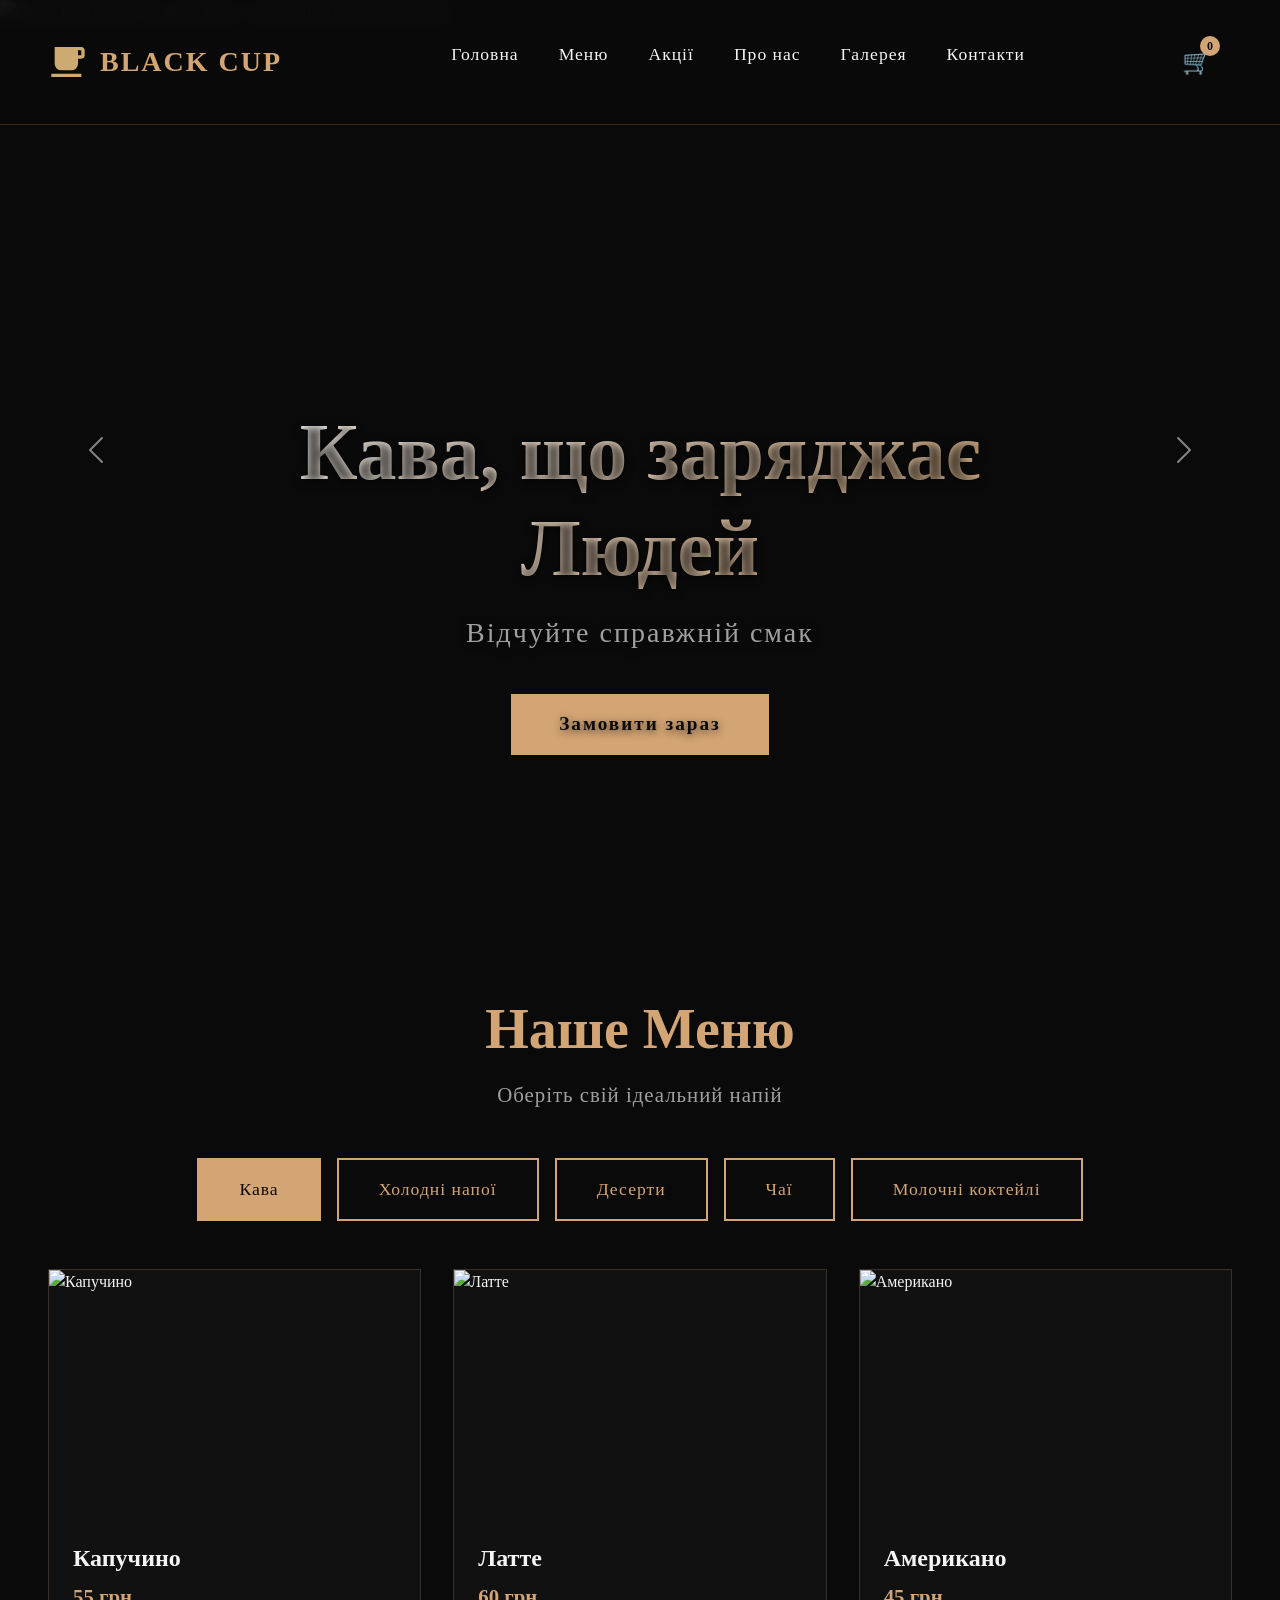
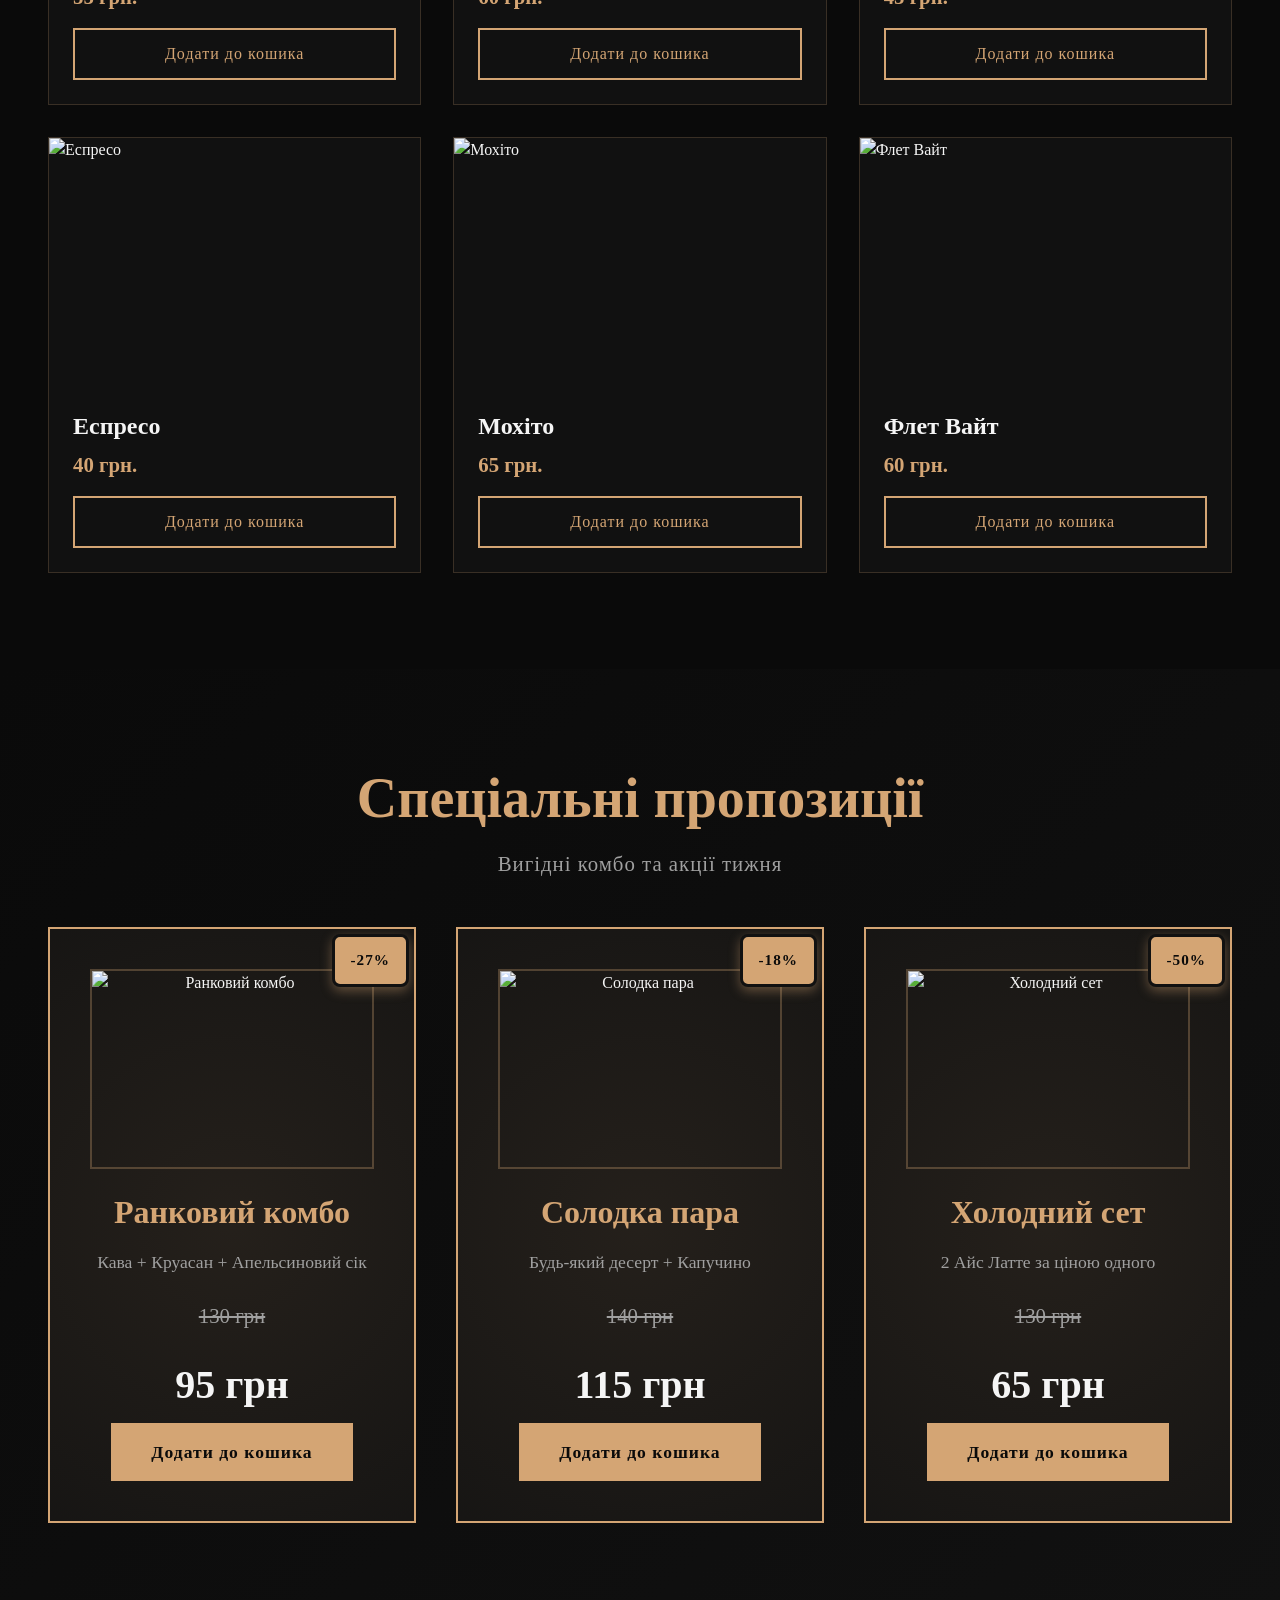
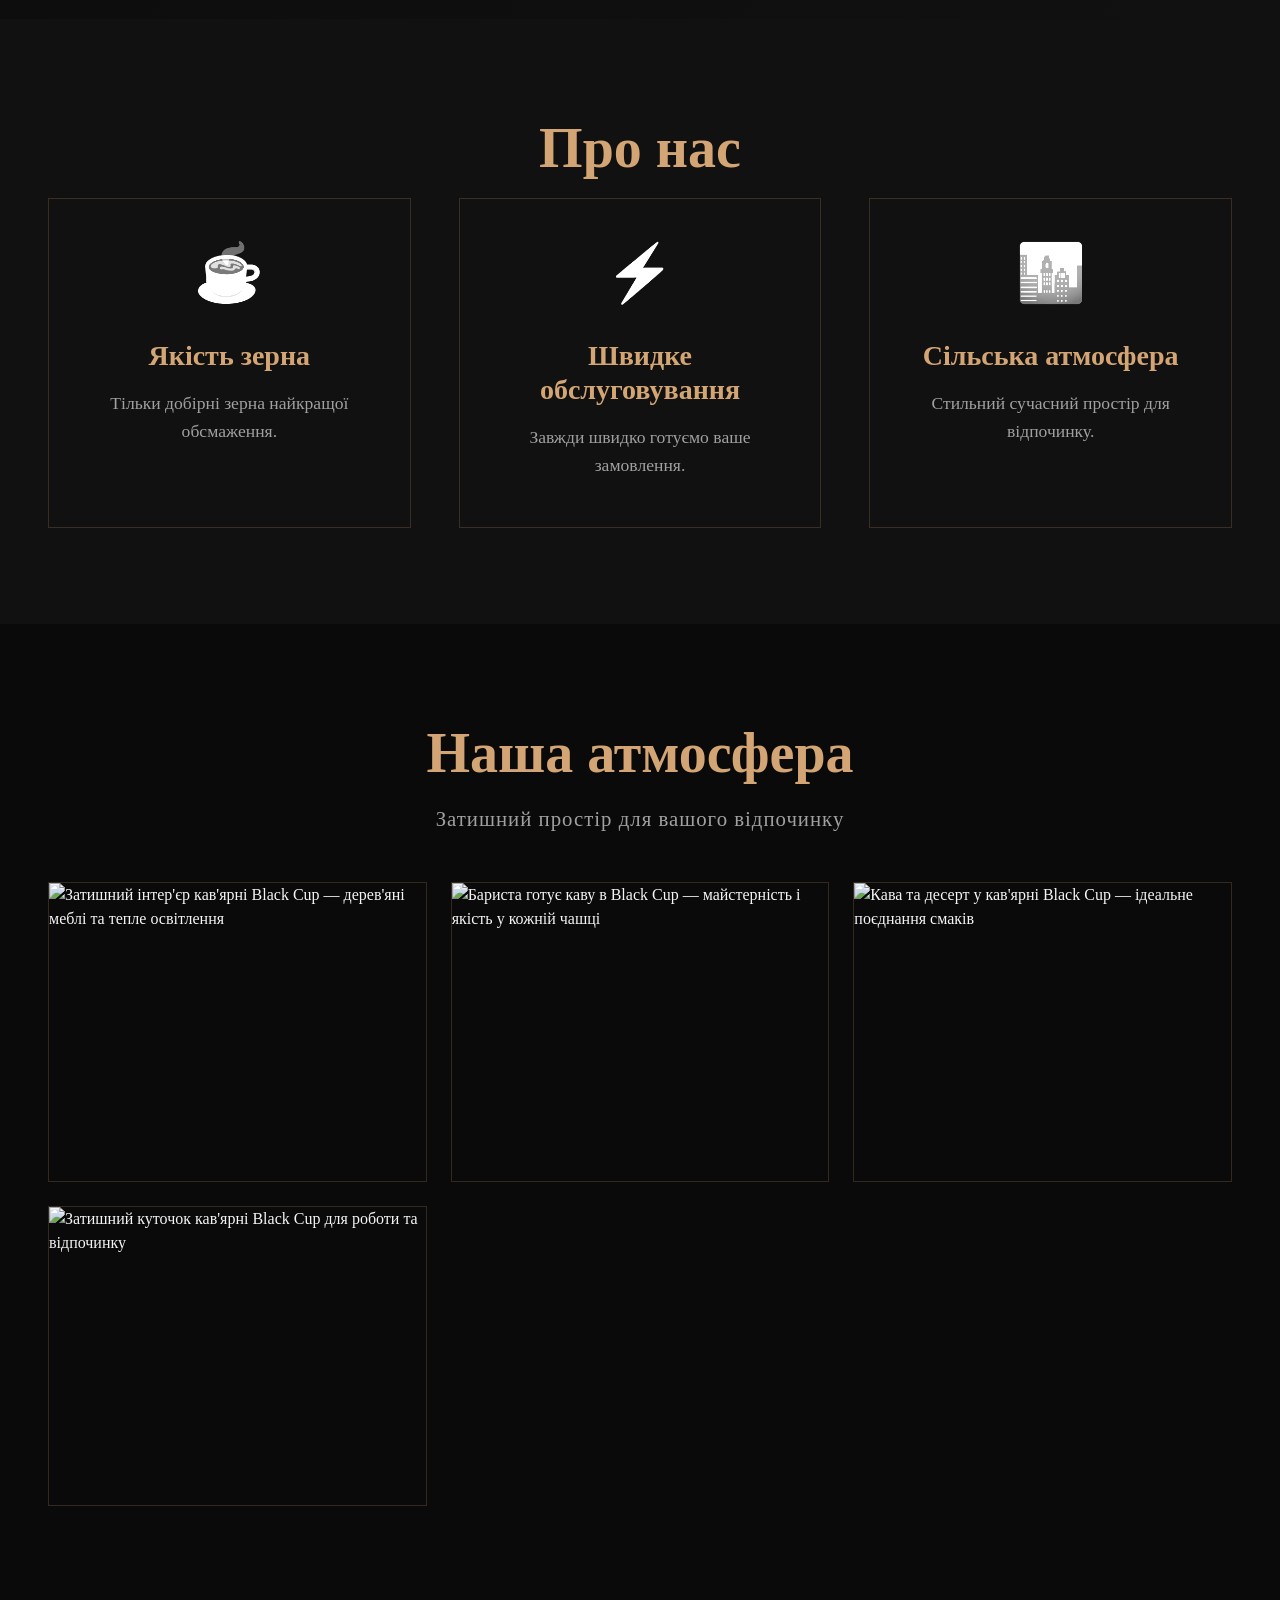
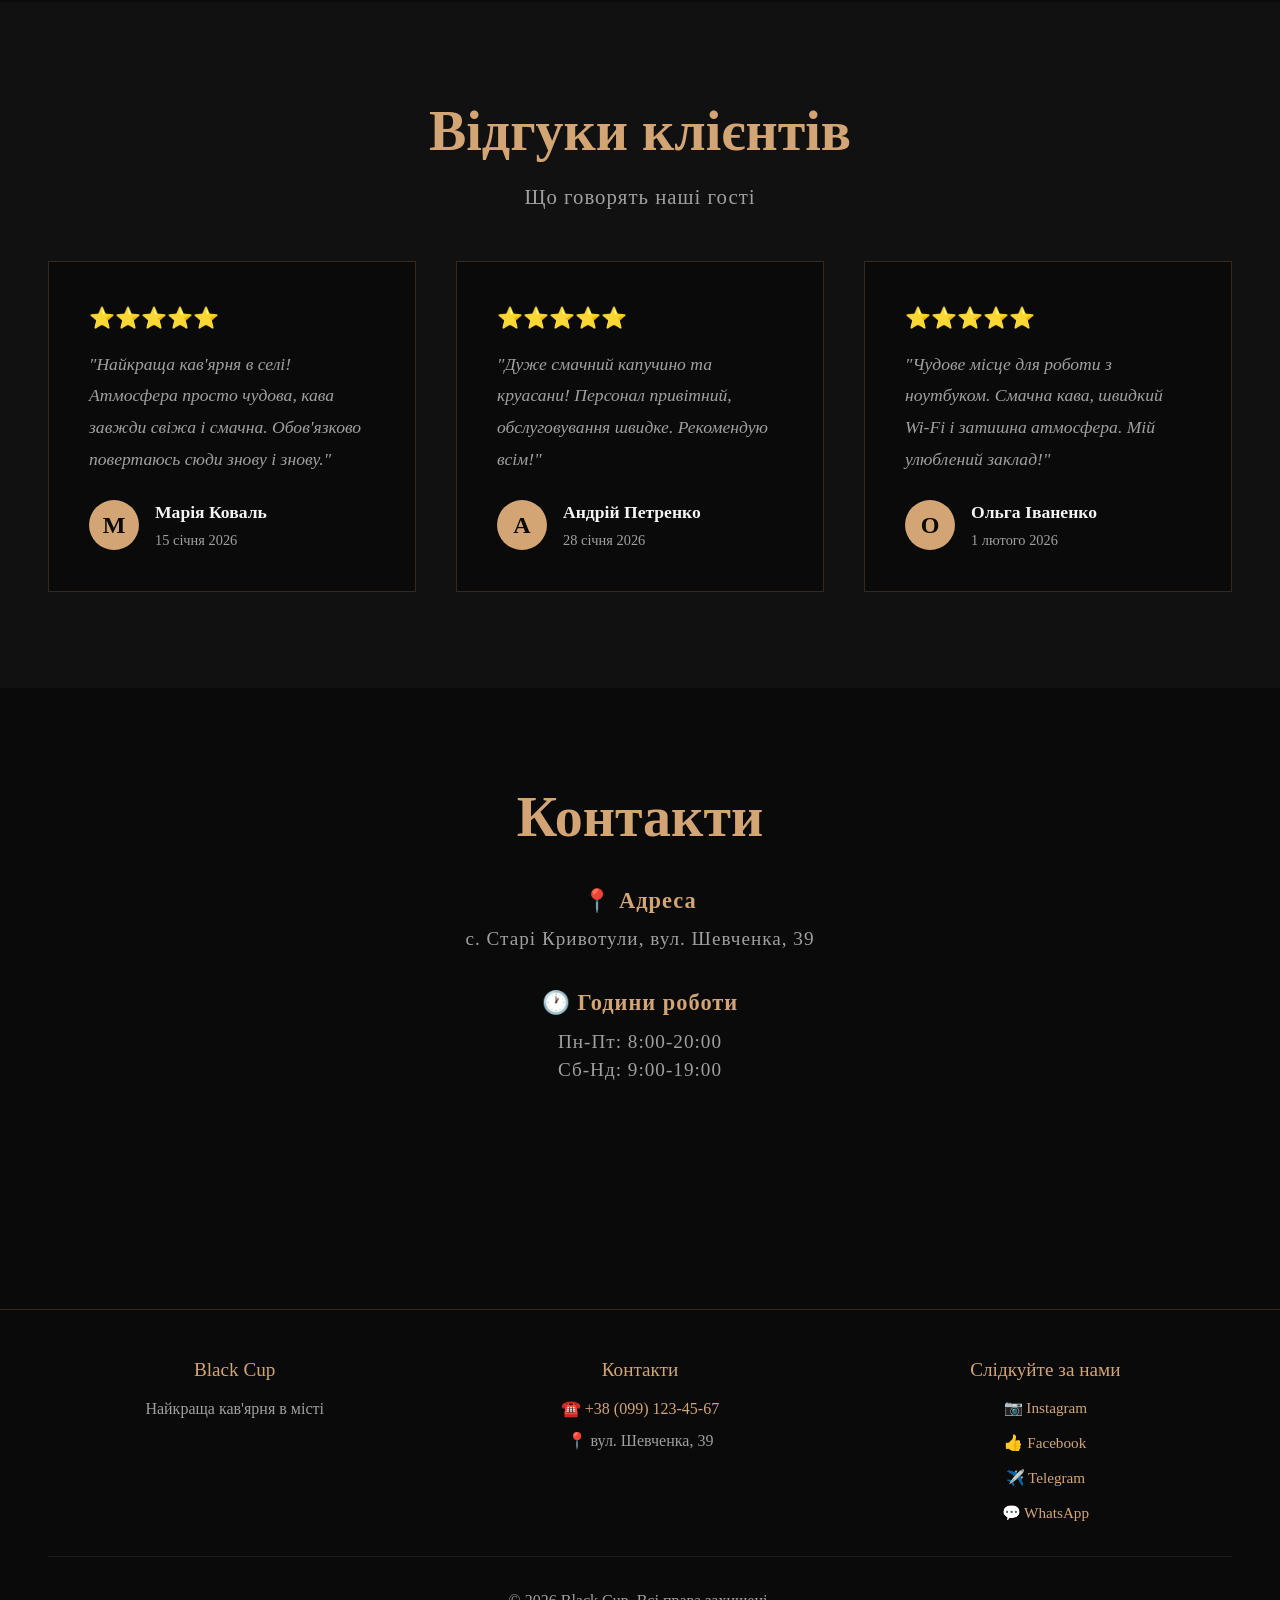
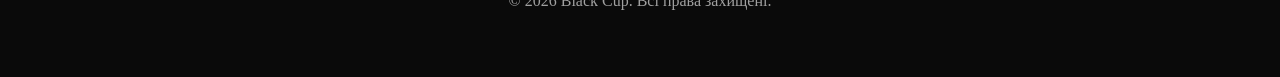
==== commit ff3812a8: "add bootstrap" ====
--- a/index.html
+++ b/index.html
@@ -4,10 +4,8 @@
 <head>
     <meta charset="UTF-8">
     <meta name="viewport" content="width=device-width, initial-scale=1.0">
-
-    <!-- ═══════════════════════════════════════════════
-         1. БАЗОВІ SEO МЕТА-ТЕГИ (6 рядків)
-    ═══════════════════════════════════════════════ -->
+    <link href="https://cdn.jsdelivr.net/npm/bootstrap@5.3.8/dist/css/bootstrap.min.css" rel="stylesheet" integrity="sha384-sRIl4kxILFvY47J16cr9ZwB07vP4J8+LH7qKQnuqkuIAvNWLzeN8tE5YBujZqJLB" crossorigin="anonymous">
+
     <title>Black Cup — Кав'ярня | Кава, десерти та напої | вул. Шевченка, 39</title>
     <meta name="description" content="Black Cup — затишна кав'ярня у с. Старі Кривотули. Свіжа кава, холодні напої, десерти та молочні коктейлі. Пн-Пт 8:00-20:00, Сб-Нд 9:00-19:00. Замовляйте онлайн!">
     <meta name="keywords" content="кав'ярня, кава, капучино, латте, американо, десерти, холодні напої, Black Cup, Старі Кривотули, кав'ярня Шевченка">
@@ -15,14 +13,10 @@
     <meta name="robots" content="index, follow, max-snippet:-1, max-image-preview:large, max-video-preview:-1">
     <meta name="theme-color" content="#d4a574">
 
-    <!-- ═══════════════════════════════════════════════
-         2. КАНОНІЧНИЙ URL (1 рядок)
-    ═══════════════════════════════════════════════ -->
+  
     <link rel="canonical" href="https://blackcup.netlify.app/">
 
-    <!-- ═══════════════════════════════════════════════
-         3. OPEN GRAPH (FACEBOOK, VIBER, TELEGRAM) (8 рядків)
-    ═══════════════════════════════════════════════ -->
+ 
     <meta property="og:type" content="restaurant">
     <meta property="og:title" content="Black Cup — Найкраща кав'ярня в місті">
     <meta property="og:description" content="Свіжа кава, смачні десерти та затишна атмосфера. Замовляйте онлайн або завітайте до нас на вул. Шевченка, 39.">
@@ -33,43 +27,30 @@
     <meta property="og:locale" content="uk_UA">
     <meta property="og:site_name" content="Black Cup">
 
-    <!-- ═══════════════════════════════════════════════
-         4. TWITTER CARD (4 рядки)
-    ═══════════════════════════════════════════════ -->
+
     <meta name="twitter:card" content="summary_large_image">
     <meta name="twitter:title" content="Black Cup — Кав'ярня | Кава та десерти">
     <meta name="twitter:description" content="Свіжа кава, десерти та молочні коктейлі. Пн-Пт 8:00-20:00, Сб-Нд 9:00-19:00.">
     <meta name="twitter:image" content="https://blackcup.netlify.app/img/og-image.jpg">
 
-    <!-- ═══════════════════════════════════════════════
-         5. GEO-ТЕГИ (ГЕОГРАФІЧНА ЛОКАЦІЯ) (4 рядки)
-    ═══════════════════════════════════════════════ -->
+
     <meta name="geo.region" content="UA">
     <meta name="geo.placename" content="Старі Кривотули">
     <meta name="geo.position" content="49.0000;31.0000">
     <meta name="ICBM" content="49.0000, 31.0000">
 
-    <!-- ═══════════════════════════════════════════════
-         6. FAVICON ТА ІКОНКИ (5 рядків)
-    ═══════════════════════════════════════════════ -->
+
     <link rel="icon" type="image/png" sizes="32x32" href="/img/favicon-32x32.png">
     <link rel="icon" type="image/png" sizes="16x16" href="/img/favicon-16x16.png">
     <link rel="apple-touch-icon" sizes="180x180" href="/img/apple-touch-icon.png">
     <link rel="manifest" href="/site.webmanifest">
     <meta name="msapplication-TileColor" content="#d4a574">
 
-    <!-- ═══════════════════════════════════════════════
-         7. PRECONNECT — ПРИСКОРЕННЯ ЗАВАНТАЖЕННЯ (4 рядки)
-    ═══════════════════════════════════════════════ -->
     <link rel="preconnect" href="https://fonts.googleapis.com">
     <link rel="preconnect" href="https://images.unsplash.com">
     <link rel="preconnect" href="https://cdn.jsdelivr.net">
     <link rel="dns-prefetch" href="https://api.telegram.org">
 
-    <!-- ═══════════════════════════════════════════════
-         8. SCHEMA.ORG — СТРУКТУРОВАНІ ДАНІ (JSON-LD) (56 рядків)
-         LocalBusiness + CafeOrCoffeeShop + Menu + BreadcrumbList
-    ═══════════════════════════════════════════════ -->
     <script type="application/ld+json">
     {
       "@context": "https://schema.org",
@@ -132,66 +113,7 @@
             "reviewCount": "3",
             "bestRating": "5",
             "worstRating": "1"
-          },
-          "review": [
-            {
-              "@type": "Review",
-              "author": { "@type": "Person", "name": "Марія Коваль" },
-              "reviewRating": { "@type": "Rating", "ratingValue": "5" },
-              "reviewBody": "Найкраща кав'ярня в селі! Атмосфера просто чудова, кава завжди свіжа і смачна.",
-              "datePublished": "2026-01-15"
-            },
-            {
-              "@type": "Review",
-              "author": { "@type": "Person", "name": "Андрій Петренко" },
-              "reviewRating": { "@type": "Rating", "ratingValue": "5" },
-              "reviewBody": "Дуже смачний капучино та круасани! Персонал привітний, обслуговування швидке.",
-              "datePublished": "2026-01-28"
-            },
-            {
-              "@type": "Review",
-              "author": { "@type": "Person", "name": "Ольга Іваненко" },
-              "reviewRating": { "@type": "Rating", "ratingValue": "5" },
-              "reviewBody": "Чудове місце для роботи з ноутбуком. Смачна кава, швидкий Wi-Fi і затишна атмосфера.",
-              "datePublished": "2026-02-01"
-            }
-          ]
-        },
-        {
-          "@type": "Menu",
-          "@id": "https://blackcup.netlify.app/#menu",
-          "name": "Меню Black Cup",
-          "url": "https://blackcup.netlify.app/#menu",
-          "hasMenuSection": [
-            {
-              "@type": "MenuSection",
-              "name": "Кава",
-              "hasMenuItem": [
-                { "@type": "MenuItem", "name": "Капучино", "offers": { "@type": "Offer", "price": "55", "priceCurrency": "UAH" } },
-                { "@type": "MenuItem", "name": "Латте", "offers": { "@type": "Offer", "price": "60", "priceCurrency": "UAH" } },
-                { "@type": "MenuItem", "name": "Американо", "offers": { "@type": "Offer", "price": "45", "priceCurrency": "UAH" } },
-                { "@type": "MenuItem", "name": "Еспресо", "offers": { "@type": "Offer", "price": "40", "priceCurrency": "UAH" } }
-              ]
-            },
-            {
-              "@type": "MenuSection",
-              "name": "Холодні напої",
-              "hasMenuItem": [
-                { "@type": "MenuItem", "name": "Айс Латте", "offers": { "@type": "Offer", "price": "65", "priceCurrency": "UAH" } },
-                { "@type": "MenuItem", "name": "Фрапе", "offers": { "@type": "Offer", "price": "70", "priceCurrency": "UAH" } },
-                { "@type": "MenuItem", "name": "Колд Брю", "offers": { "@type": "Offer", "price": "75", "priceCurrency": "UAH" } }
-              ]
-            },
-            {
-              "@type": "MenuSection",
-              "name": "Десерти",
-              "hasMenuItem": [
-                { "@type": "MenuItem", "name": "Круасан", "offers": { "@type": "Offer", "price": "45", "priceCurrency": "UAH" } },
-                { "@type": "MenuItem", "name": "Чізкейк", "offers": { "@type": "Offer", "price": "85", "priceCurrency": "UAH" } },
-                { "@type": "MenuItem", "name": "Тірамісу", "offers": { "@type": "Offer", "price": "90", "priceCurrency": "UAH" } }
-              ]
-            }
-          ]
+          }
         },
         {
           "@type": "BreadcrumbList",
@@ -209,31 +131,20 @@
           "url": "https://blackcup.netlify.app/",
           "name": "Black Cup",
           "description": "Офіційний сайт кав'ярні Black Cup",
-          "inLanguage": "uk",
-          "potentialAction": {
-            "@type": "SearchAction",
-            "target": "https://blackcup.netlify.app/#menu?search={search_term_string}",
-            "query-input": "required name=search_term_string"
-          }
+          "inLanguage": "uk"
         }
       ]
     }
     </script>
 
-    <!-- ═══════════════════════════════════════════════
-         9. СТИЛІ ТА БІБЛІОТЕКИ
-    ═══════════════════════════════════════════════ -->
+    <link href="https://cdn.jsdelivr.net/npm/bootstrap@5.3.3/dist/css/bootstrap.min.css" rel="stylesheet"
+        integrity="sha384-QWTKZyjpPEjISv5WaRU9OFeRpok6YctnYmDr5pNlyT2bRjXh0JMhjY6hW+ALEwIH"
+        crossorigin="anonymous">
     <link rel="stylesheet" href="styles.css">
-    <link href="https://cdn.jsdelivr.net/npm/bootstrap@5.3.8/dist/css/bootstrap.min.css" rel="stylesheet"
-        integrity="sha384-sRIl4kxILFvY47J16cr9ZwB07vP4J8+LH7qKQnuqkuIAvNWLzeN8tE5YBujZqJLB" crossorigin="anonymous">
 </head>
 
 <body>
-    <!-- ═══════════════════════════════════════════════
-         10. ПРИХОВАНИЙ H1 ДЛЯ SEO (якщо логотип без тексту)
-             Тут він видимий — логотип вже є текстовим
-    ═══════════════════════════════════════════════ -->
-
+     <script src="https://cdn.jsdelivr.net/npm/bootstrap@5.3.8/dist/js/bootstrap.bundle.min.js" integrity="sha384-FKyoEForCGlyvwx9Hj09JcYn3nv7wiPVlz7YYwJrWVcXK/BmnVDxM+D2scQbITxI" crossorigin="anonymous"></script>
     <!-- Навігація -->
     <nav class="navbar" role="navigation" aria-label="Головна навігація">
         <div class="logo" aria-label="Black Cup — Кав'ярня">
@@ -252,11 +163,13 @@
             <li role="none"><a href="#contact" onclick="closeMenu()" role="menuitem">Контакти</a></li>
         </ul>
         <div class="navbar-right">
-            <div class="cart-icon" onclick="toggleCart()" role="button" aria-label="Відкрити кошик" tabindex="0">
+            <div class="cart-icon" onclick="toggleCart()" role="button" aria-label="Відкрити кошик" tabindex="0"
+                onkeypress="if(event.key==='Enter') toggleCart()">
                 🛒
                 <span class="cart-badge" id="cart-count" aria-live="polite" aria-label="Кількість товарів у кошику">0</span>
             </div>
-            <button class="burger-btn" id="burger-btn" onclick="toggleMenu()" aria-label="Відкрити меню навігації" aria-expanded="false" aria-controls="nav-links">
+            <button class="burger-btn" id="burger-btn" onclick="toggleMenu()" aria-label="Відкрити меню навігації"
+                aria-expanded="false" aria-controls="nav-links">
                 <span></span>
                 <span></span>
                 <span></span>
@@ -265,18 +178,14 @@
     </nav>
 
     <!-- Головний банер -->
-    <!-- ═══ SEO: section з id="home" + aria-label ═══ -->
     <section class="hero" id="home" aria-label="Головний банер кав'ярні Black Cup">
-        <div id="carouselExampleRide" class="carousel slide" data-bs-ride="true" role="region" aria-label="Слайдер зображень">
+        <div id="carouselExampleRide" class="carousel slide" role="region" aria-label="Слайдер зображень">
             <div class="carousel-inner">
                 <div class="carousel-item active">
-                    <!-- ═══ SEO: описові alt-тексти для зображень ═══ -->
                     <img src="img/cofe (1).png" class="d-block w-100"
                          alt="Свіжа кава в кав'ярні Black Cup — капучино з молочною піною"
-                         width="1920" height="1080"
                          fetchpriority="high">
-                    <div class="hero-content carousel-caption d-none d-md-block">
-                        <!-- ═══ SEO: H1 — головний заголовок сторінки ═══ -->
+                    <div class="hero-content carousel-caption">
                         <h1>Кава, що заряджає Людей</h1>
                         <p>Відчуйте справжній смак</p>
                         <a href="#menu" class="cta-button">
@@ -287,10 +196,9 @@
                 <div class="carousel-item">
                     <img src="img/cofe (2).png" class="d-block w-100"
                          alt="Затишна атмосфера кав'ярні Black Cup — ідеальне місце для відпочинку"
-                         width="1920" height="1080"
                          loading="lazy">
-                    <div class="hero-content carousel-caption d-none d-md-block">
-                        <h2 class="visually-hidden">Кава, що заряджає Людей</h2>
+                    <div class="hero-content carousel-caption">
+                        <h2>Кава, що заряджає Людей</h2>
                         <p>Відчуйте справжній смак</p>
                         <a href="#menu" class="cta-button">
                             <span>Замовити зараз</span>
@@ -300,10 +208,9 @@
                 <div class="carousel-item">
                     <img src="img/cofe (3).png" class="d-block w-100"
                          alt="Меню кав'ярні Black Cup — кава, десерти, холодні напої та коктейлі"
-                         width="1920" height="1080"
                          loading="lazy">
-                    <div class="hero-content carousel-caption d-none d-md-block">
-                        <h2 class="visually-hidden">Кава, що заряджає Людей</h2>
+                    <div class="hero-content carousel-caption">
+                        <h2>Кава, що заряджає Людей</h2>
                         <p>Відчуйте справжній смак</p>
                         <a href="#menu" class="cta-button">
                             <span>Замовити зараз</span>
@@ -325,7 +232,6 @@
     </section>
 
     <!-- Меню -->
-    <!-- ═══ SEO: section з aria-labelledby ═══ -->
     <section id="menu" class="menu-section" aria-labelledby="menu-title">
         <h2 class="section-title" id="menu-title">Наше Меню</h2>
         <p class="section-subtitle">Оберіть свій ідеальний напій</p>
@@ -387,7 +293,6 @@
     </section>
 
     <!-- Контакти -->
-    <!-- ═══ SEO: address тег для контактів ═══ -->
     <section id="contact" class="contact-section" aria-labelledby="contact-title">
         <h2 class="section-title" id="contact-title">Контакти</h2>
         <address class="contact-info" id="contact-info" aria-label="Контактна інформація Black Cup">
@@ -403,7 +308,6 @@
             </div>
             <div class="footer-section">
                 <h3>Контакти</h3>
-                <!-- ═══ SEO: tel: посилання для мобільного ═══ -->
                 <p class="footer-phone"><a href="tel:+380991234567" aria-label="Зателефонувати до Black Cup">☎️ +38 (099) 123-45-67</a></p>
                 <p class="footer-address">📍 вул. Шевченка, 39</p>
             </div>
@@ -417,8 +321,6 @@
                 </div>
             </div>
         </div>
-
-        <!-- ═══ SEO: Footer Schema мікро-розмітка ═══ -->
         <p class="footer-copyright">© 2026 Black Cup. Всі права захищені.</p>
     </footer>
 
@@ -474,8 +376,7 @@
                 </div>
                 <div id="table-number-container" style="display: none;">
                     <input type="number" id="table-number" placeholder="Номер столика" class="form-control" min="1"
-                        aria-label="Номер столика"
-                        style="background: rgba(255, 255, 255, 0.05); color: var(--text-primary); border: 1px solid rgba(212, 165, 116, 0.5); padding: 10px; border-radius: 5px; width: 100%;">
+                        aria-label="Номер столика">
                 </div>
             </div>
 
@@ -495,18 +396,10 @@
         </div>
     </div>
 
-    <!-- ═══════════════════════════════════════════════
-         11. SITEMAP ТА ROBOTS НАГАДУВАННЯ (коментар)
-         Створіть файли: /robots.txt та /sitemap.xml
-    ═══════════════════════════════════════════════ -->
 
     <script src="script.js"></script>
-    <script src="https://cdn.jsdelivr.net/npm/@popperjs/core@2.11.8/dist/umd/popper.min.js"
-        integrity="sha384-I7E8VVD/ismYTF4hNIPjVp/Zjvgyol6VFvRkX/vR+Vc4jQkC+hVqc2pM8ODewa9r"
-        crossorigin="anonymous"></script>
-    <script src="https://cdn.jsdelivr.net/npm/bootstrap@5.3.8/dist/js/bootstrap.bundle.min.js"
-        integrity="sha384-FKyoEForCGlyvwx9Hj09JcYn3nv7wiPVlz7YYwJvXFDlRcQI2f+w59jFqo5GPYA"
-        crossorigin="anonymous"></script>
+    <script src="https://cdn.jsdelivr.net/npm/@popperjs/core@2.11.8/dist/umd/popper.min.js" integrity="sha384-I7E8VVD/ismYTF4hNIPjVp/Zjvgyol6VFvRkX/vR+Vc4jQkC+hVqc2pM8ODewa9r" crossorigin="anonymous"></script>
+<script src="https://cdn.jsdelivr.net/npm/bootstrap@5.3.8/dist/js/bootstrap.min.js" integrity="sha384-G/EV+4j2dNv+tEPo3++6LCgdCROaejBqfUeNjuKAiuXbjrxilcCdDz6ZAVfHWe1Y" crossorigin="anonymous"></script>
 </body>
 
 </html>
--- a/styles.css
+++ b/styles.css
@@ -22,92 +22,55 @@
 }
 
 
-
-.carousel-caption{
-    padding-bottom: 40rem !important;
-}
-
-
-/* Мобільна оптимізація */
-@media (max-width: 768px) {
-    .navbar {
-        padding: 0.85rem 1.2rem;
-    }
-
-    .logo {
-        font-size: 1.25rem;
-    }
-
-    .logo-icon {
-        width: 30px;
-        height: 30px;
-    }
-
-    .hero h1 {
-        font-size: 2.5rem;
-    }
-
-    .hero p {
-        font-size: 1.2rem;
-    }
-
-    .section-title {
-        font-size: 2rem;
-    }
-
-    .menu-grid {
-        grid-template-columns: repeat(auto-fill, minmax(200px, 1fr));
-        gap: 1.5rem;
-    }
-
-    .menu-section {
-        padding: 3rem 1.5rem;
-    }
-}
-
-@media (max-width: 480px) {
-    .navbar {
-        padding: 0.75rem 1rem;
-    }
-
-    .logo {
-        font-size: 1rem;
-    }
-
-    .logo-icon {
-        width: 25px;
-        height: 25px;
-    }
-
-    .nav-links a {
-        font-size: 0.9rem;
-    }
-
-    .hero h1 {
-        font-size: 1.8rem;
-    }
-
-    .hero p {
-        font-size: 1rem;
-    }
-
-    .cta-button {
-        padding: 0.75rem 2rem;
-        font-size: 1rem;
-    }
-
-    .section-title {
-        font-size: 1.5rem;
-    }
-
-    .menu-grid {
-        grid-template-columns: 1fr;
-        gap: 1rem;
-    }
-
-    .menu-section {
-        padding: 2rem 1rem;
-    }
+#carouselExampleRide,
+#carouselExampleRide .carousel-inner,
+#carouselExampleRide .carousel-item {
+    height: 100vh;
+}
+
+#carouselExampleRide .carousel-item img {
+    height: 100%;
+    width: 100%;
+    object-fit: cover;
+    object-position: center;
+}
+
+.carousel-caption {
+    padding-bottom: 3rem !important;
+    padding-left: 1.5rem !important;
+    padding-right: 1.5rem !important;
+    bottom: 10% !important;
+    text-shadow: 0 2px 8px rgba(0,0,0,0.7);
+}
+
+
+.form-control {
+    background-color: rgba(255, 255, 255, 0.05);
+    color: var(--text-primary);
+    border: 1px solid rgba(212, 165, 116, 0.5);
+    border-radius: 5px;
+}
+
+.form-control:focus {
+    background-color: rgba(255, 255, 255, 0.08);
+    color: var(--text-primary);
+    border-color: var(--accent);
+    box-shadow: 0 0 0 0.2rem rgba(212, 165, 116, 0.25);
+}
+
+.form-control::placeholder {
+    color: var(--text-secondary);
+}
+
+.anim-hidden {
+    opacity: 0;
+    transform: translateY(28px);
+    transition: opacity 0.55s ease, transform 0.55s ease;
+}
+
+.anim-visible {
+    opacity: 1;
+    transform: translateY(0);
 }
 
 /* Навігація */
@@ -116,14 +79,17 @@
     top: 0;
     left: 0;
     right: 0;
-    z-index: 1000;
+    z-index: 1030; 
     background: rgba(10, 10, 10, 0.95);
     backdrop-filter: blur(10px);
+    -webkit-backdrop-filter: blur(10px);
     padding: 1.5rem 3rem;
     display: flex;
+    flex-wrap: nowrap; 
     justify-content: space-between;
     align-items: center;
     border-bottom: 1px solid rgba(212, 165, 116, 0.2);
+    border-radius: 0; 
 }
 
 .logo {
@@ -134,12 +100,23 @@
     font-weight: 900;
     letter-spacing: 2px;
     color: var(--accent);
+    transition: opacity 0.2s;
+}
+
+.logo:hover {
+    opacity: 0.85;
 }
 
 .logo-icon {
     width: 40px;
     height: 40px;
     filter: brightness(0) saturate(100%) invert(74%) sepia(17%) saturate(839%) hue-rotate(358deg) brightness(92%) contrast(87%);
+    /* Плавна мікро-анімація для логотипу */
+    transition: transform 0.3s ease;
+}
+
+.logo:hover .logo-icon {
+    transform: rotate(-8deg) scale(1.08);
 }
 
 .nav-links {
@@ -203,18 +180,19 @@
     justify-content: center;
     font-size: 0.75rem;
     font-weight: bold;
+    transition: transform 0.2s;
+}
+
+/* Мікро-анімація badge при зміні кількості */
+.cart-badge.bump {
+    transform: scale(1.35);
 }
 
 /* Головний банер */
 .hero {
     height: 100vh;
-    display: flex;
-    align-items: center;
-    justify-content: center;
-    text-align: center;
     position: relative;
     overflow: hidden;
-   
 }
 
 .hero::before {
@@ -224,18 +202,17 @@
     left: 0;
     right: 0;
     bottom: 0;
-   
     animation: float 20s infinite linear;
+    pointer-events: none;
 }
 
 @keyframes float {
-    0% { transform: translateY(0); }
+    0%   { transform: translateY(0); }
     100% { transform: translateY(-100px); }
 }
 
 .hero-content {
-    position: relative;
-    z-index: 1;
+    z-index: 2;
     animation: fadeInUp 1s ease-out;
 }
 
@@ -251,6 +228,18 @@
 }
 
 .hero h1 {
+    font-size: 5rem;
+    font-weight: 900;
+    margin-bottom: 1rem;
+    background: linear-gradient(135deg, var(--text-primary) 0%, var(--accent) 100%);
+    -webkit-background-clip: text;
+    -webkit-text-fill-color: transparent;
+    background-clip: text;
+    line-height: 1.2;
+}
+
+/* ВИПРАВЛЕНО: h2 в слайдері теж має стиль h1 */
+.hero h2 {
     font-size: 5rem;
     font-weight: 900;
     margin-bottom: 1rem;
@@ -388,17 +377,17 @@
     background: var(--bg-card);
     border: 1px solid rgba(212, 165, 116, 0.2);
     overflow: hidden;
-    transition: all 0.4s;
+    transition: transform 0.4s, box-shadow 0.4s, border-color 0.3s;
     opacity: 0;
     animation: slideInUp 0.6s ease-out forwards;
 }
 
-.menu-item:nth-child(1) { animation-delay: 0.1s; }
-.menu-item:nth-child(2) { animation-delay: 0.2s; }
-.menu-item:nth-child(3) { animation-delay: 0.3s; }
-.menu-item:nth-child(4) { animation-delay: 0.4s; }
-.menu-item:nth-child(5) { animation-delay: 0.5s; }
-.menu-item:nth-child(6) { animation-delay: 0.6s; }
+.menu-item:nth-child(1) { animation-delay: 0.08s; }
+.menu-item:nth-child(2) { animation-delay: 0.16s; }
+.menu-item:nth-child(3) { animation-delay: 0.24s; }
+.menu-item:nth-child(4) { animation-delay: 0.32s; }
+.menu-item:nth-child(5) { animation-delay: 0.40s; }
+.menu-item:nth-child(6) { animation-delay: 0.48s; }
 
 @keyframes slideInUp {
     from {
@@ -410,7 +399,6 @@
         transform: translateY(0);
     }
 }
-    
 
 .menu-item:hover {
     transform: translateY(-10px);
@@ -423,6 +411,7 @@
     height: 250px;
     object-fit: cover;
     transition: transform 0.4s;
+    display: block;
 }
 
 .menu-item:hover .item-image {
@@ -455,13 +444,18 @@
     color: var(--accent);
     font-size: 1rem;
     cursor: pointer;
-    transition: all 0.3s;
+    transition: background 0.3s, color 0.3s, transform 0.2s;
     letter-spacing: 1px;
 }
 
 .add-to-cart:hover {
     background: var(--accent);
     color: var(--bg-dark);
+    transform: translateY(-2px);
+}
+
+.add-to-cart:active {
+    transform: translateY(0);
 }
 
 /* Про нас */
@@ -482,18 +476,25 @@
     text-align: center;
     padding: 2rem;
     border: 1px solid rgba(212, 165, 116, 0.2);
-    transition: all 0.3s;
+    transition: border-color 0.3s, transform 0.3s, box-shadow 0.3s;
 }
 
 .about-card:hover {
     border-color: var(--accent);
     transform: translateY(-5px);
+    box-shadow: 0 12px 30px rgba(212, 165, 116, 0.15);
 }
 
 .about-icon {
     font-size: 3.5rem;
     margin-bottom: 1.5rem;
     filter: grayscale(100%) brightness(1.5);
+    transition: filter 0.3s, transform 0.3s;
+}
+
+.about-card:hover .about-icon {
+    filter: grayscale(0%) brightness(1);
+    transform: scale(1.15);
 }
 
 .about-title {
@@ -518,6 +519,7 @@
 .contact-info {
     max-width: 800px;
     margin: 0 auto;
+    font-style: normal;
 }
 
 .contact-item {
@@ -541,6 +543,7 @@
     border-top: 1px solid rgba(212, 165, 116, 0.2);
     color: var(--text-secondary);
     margin-top: 6rem;
+    background: var(--bg-dark);
 }
 
 .footer-content {
@@ -565,6 +568,17 @@
     margin: 0.5rem 0;
 }
 
+/* ВИПРАВЛЕНО: посилання в футері мали невидимий колір через Bootstrap override */
+.footer-phone a {
+    color: var(--accent);
+    text-decoration: none;
+    transition: color 0.3s;
+}
+
+.footer-phone a:hover {
+    color: var(--accent-dark);
+}
+
 .social-links {
     display: flex;
     flex-direction: column;
@@ -573,14 +587,15 @@
 }
 
 .social-links a {
-    color: var(--accent);
+    color: var(--accent) !important;
     text-decoration: none;
-    transition: all 0.3s;
+    transition: color 0.3s, transform 0.3s;
     font-size: 0.95rem;
+    display: inline-block;
 }
 
 .social-links a:hover {
-    color: var(--accent-dark);
+    color: var(--accent-dark) !important;
     transform: translateX(5px);
 }
 
@@ -589,6 +604,7 @@
     border-top: 1px solid rgba(212, 165, 116, 0.1);
     padding-top: 2rem;
     margin-top: 2rem;
+    color: var(--text-secondary);
 }
 
 /* Кошик */
@@ -600,7 +616,7 @@
     height: 100vh;
     background: var(--bg-card);
     z-index: 2000;
-    transition: right 0.3s;
+    transition: right 0.35s cubic-bezier(0.4, 0, 0.2, 1);
     box-shadow: -5px 0 20px rgba(0, 0, 0, 0.5);
     overflow-y: auto;
 }
@@ -628,6 +644,13 @@
     color: var(--text-primary);
     font-size: 2rem;
     cursor: pointer;
+    line-height: 1;
+    transition: color 0.2s, transform 0.2s;
+}
+
+.close-cart:hover {
+    color: var(--accent);
+    transform: rotate(90deg);
 }
 
 .cart-items {
@@ -667,6 +690,7 @@
     border-top: 2px solid var(--accent);
     font-size: 1.5rem;
     font-weight: 700;
+    color: var(--text-primary);
 }
 
 .checkout-button {
@@ -680,11 +704,16 @@
     font-size: 1.2rem;
     cursor: pointer;
     letter-spacing: 1px;
-    transition: all 0.3s;
+    transition: background 0.3s, transform 0.2s;
 }
 
 .checkout-button:hover {
     background: var(--accent-dark);
+    transform: translateY(-2px);
+}
+
+.checkout-button:active {
+    transform: translateY(0);
 }
 
 .delete-all-button {
@@ -698,162 +727,22 @@
     font-size: 1rem;
     cursor: pointer;
     letter-spacing: 1px;
-    transition: all 0.3s;
+    transition: background 0.3s, transform 0.2s;
 }
 
 .delete-all-button:hover {
     background: #a63220;
+    transform: translateY(-2px);
+}
+
+.delete-all-button:active {
+    transform: translateY(0);
 }
 
 .empty-cart {
     text-align: center;
     padding: 3rem;
     color: var(--text-secondary);
-}
-
-/* Планшет — зменшуємо відступи і шрифт навігації */
-@media (max-width: 960px) {
-    .navbar {
-        padding: 1rem 1.5rem;
-    }
-
-    .nav-links {
-        gap: 1.2rem;
-    }
-
-    .nav-links a {
-        font-size: 0.95rem;
-        letter-spacing: 0.5px;
-    }
-
-    .logo {
-        font-size: 1.4rem;
-    }
-}
-
-/* Бургер кнопка */
-.navbar-right {
-    display: flex;
-    align-items: center;
-    gap: 0.5rem;
-}
-
-.burger-btn {
-    display: none;
-    flex-direction: column;
-    justify-content: center;
-    align-items: center;
-    gap: 5px;
-    width: 40px;
-    height: 40px;
-    background: transparent;
-    border: none;
-    cursor: pointer;
-    padding: 5px;
-    z-index: 1100;
-}
-
-.burger-btn span {
-    display: block;
-    width: 24px;
-    height: 2px;
-    background: var(--accent);
-    border-radius: 2px;
-    transition: all 0.3s ease;
-    transform-origin: center;
-}
-
-.burger-btn.open span:nth-child(1) {
-    transform: translateY(7px) rotate(45deg);
-}
-
-.burger-btn.open span:nth-child(2) {
-    opacity: 0;
-    transform: scaleX(0);
-}
-
-.burger-btn.open span:nth-child(3) {
-    transform: translateY(-7px) rotate(-45deg);
-}
-
-/* Адаптивність */
-@media (max-width: 768px) {
-    .navbar {
-        padding: 0.85rem 1.2rem;
-    }
-
-    .burger-btn {
-        display: flex;
-    }
-
-    .nav-links {
-        display: none !important;
-    }
-
-    .nav-links.mobile-open {
-        display: flex !important;
-        flex-direction: column;
-        position: fixed;
-        top: 65px;
-        left: 0;
-        right: 0;
-        background: rgba(10, 10, 10, 0.98);
-        backdrop-filter: blur(12px);
-        padding: 1.5rem 2rem 2rem;
-        gap: 0;
-        border-bottom: 1px solid rgba(212, 165, 116, 0.3);
-        z-index: 999;
-        animation: slideDown 0.25s ease;
-    }
-
-    .nav-links.mobile-open li {
-        border-bottom: 1px solid rgba(212, 165, 116, 0.1);
-    }
-
-    .nav-links.mobile-open li:last-child {
-        border-bottom: none;
-    }
-
-    .nav-links.mobile-open a {
-        display: block;
-        padding: 0.9rem 0;
-        font-size: 1.1rem;
-        letter-spacing: 1px;
-    }
-
-    @keyframes slideDown {
-        from { opacity: 0; transform: translateY(-10px); }
-        to   { opacity: 1; transform: translateY(0); }
-    }
-
-    .logo {
-        font-size: 1.3rem;
-    }
-
-    .logo-icon {
-        width: 28px;
-        height: 28px;
-    }
-
-    .hero h1 {
-        font-size: 3rem;
-    }
-
-    .hero p {
-        font-size: 1.2rem;
-    }
-
-    .menu-grid {
-        grid-template-columns: 1fr;
-    }
-
-    .cart-modal {
-        width: 100%;
-    }
-
-    .section-title {
-        font-size: 2.5rem;
-    }
 }
 
 /* Спеціальні пропозиції */
@@ -875,7 +764,7 @@
     border: 2px solid var(--accent);
     padding: 2.5rem;
     text-align: center;
-    transition: all 0.4s;
+    transition: transform 0.4s, box-shadow 0.4s;
     position: relative;
     overflow: hidden;
 }
@@ -889,10 +778,11 @@
     height: 200%;
     background: radial-gradient(circle, rgba(212, 165, 116, 0.1) 0%, transparent 70%);
     animation: rotate 10s linear infinite;
+    pointer-events: none;
 }
 
 @keyframes rotate {
-    0% { transform: rotate(0deg); }
+    0%   { transform: rotate(0deg); }
     100% { transform: rotate(360deg); }
 }
 
@@ -927,6 +817,12 @@
     border: 2px solid rgba(212, 165, 116, 0.3);
     position: relative;
     z-index: 1;
+    display: block;
+    transition: transform 0.4s;
+}
+
+.offer-card:hover .offer-image {
+    transform: scale(1.03);
 }
 
 .offer-title {
@@ -973,7 +869,7 @@
     font-size: 1.1rem;
     font-weight: 600;
     cursor: pointer;
-    transition: all 0.3s;
+    transition: background 0.3s, transform 0.2s;
     letter-spacing: 1px;
     position: relative;
     z-index: 1;
@@ -982,6 +878,10 @@
 .offer-button:hover {
     background: var(--accent-dark);
     transform: translateY(-3px);
+}
+
+.offer-button:active {
+    transform: translateY(0);
 }
 
 /* Галерея */
@@ -1004,13 +904,18 @@
     height: 300px;
     border: 1px solid rgba(212, 165, 116, 0.2);
     cursor: pointer;
+    transition: border-color 0.3s;
+}
+
+.gallery-item:hover {
+    border-color: var(--accent);
 }
 
 .gallery-item img {
     width: 100%;
     height: 100%;
     object-fit: cover;
-    transition: transform 0.5s;
+    transition: transform 0.5s, filter 0.5s;
     filter: grayscale(30%);
 }
 
@@ -1029,6 +934,7 @@
     background: linear-gradient(to bottom, transparent 0%, rgba(212, 165, 116, 0.4) 100%);
     opacity: 0;
     transition: opacity 0.3s;
+    pointer-events: none;
 }
 
 .gallery-item:hover::after {
@@ -1053,7 +959,7 @@
     background: var(--bg-dark);
     border: 1px solid rgba(212, 165, 116, 0.2);
     padding: 2.5rem;
-    transition: all 0.3s;
+    transition: border-color 0.3s, transform 0.3s, box-shadow 0.3s;
     position: relative;
 }
 
@@ -1094,6 +1000,7 @@
     font-size: 1.5rem;
     font-weight: bold;
     color: var(--bg-dark);
+    flex-shrink: 0;
 }
 
 .author-info {
@@ -1110,21 +1017,6 @@
 .author-date {
     font-size: 0.9rem;
     color: var(--text-secondary);
-}
-
-/* Додаткові адаптивні стилі */
-@media (max-width: 768px) {
-    .offers-grid {
-        grid-template-columns: 1fr;
-    }
-    
-    .gallery-grid {
-        grid-template-columns: 1fr;
-    }
-    
-    .reviews-grid {
-        grid-template-columns: 1fr;
-    }
 }
 
 /* Сповіщення */
@@ -1148,9 +1040,7 @@
     right: 20px;
 }
 
-
 /* ===== МОДАЛЬНЕ ВІКНО ПІДТВЕРДЖЕННЯ ЗАМОВЛЕННЯ ===== */
-
 .order-overlay {
     position: fixed;
     inset: 0;
@@ -1184,6 +1074,8 @@
     opacity: 0;
     transition: transform 0.35s cubic-bezier(0.34, 1.56, 0.64, 1),
                 opacity 0.3s ease;
+    max-height: 90vh;
+    overflow-y: auto;
 }
 
 .order-modal.visible {
@@ -1205,7 +1097,7 @@
 
 @keyframes gentleFloat {
     0%, 100% { transform: translateY(0); }
-    50% { transform: translateY(-5px); }
+    50%       { transform: translateY(-5px); }
 }
 
 .order-modal-title {
@@ -1323,7 +1215,7 @@
     color: #888;
     font-size: 0.9rem;
     cursor: pointer;
-    transition: all 0.2s ease;
+    transition: background 0.2s, border-color 0.2s, color 0.2s;
     font-family: 'Georgia', serif;
 }
 
@@ -1343,7 +1235,7 @@
     font-size: 0.95rem;
     font-weight: 700;
     cursor: pointer;
-    transition: all 0.25s ease;
+    transition: transform 0.25s ease, box-shadow 0.25s ease, background 0.25s ease;
     font-family: 'Georgia', serif;
     letter-spacing: 0.02em;
     box-shadow: 0 4px 20px rgba(212, 165, 116, 0.3);
@@ -1381,7 +1273,7 @@
 }
 
 @keyframes successPop {
-    0% { transform: scale(0); opacity: 0; }
+    0%   { transform: scale(0); opacity: 0; }
     100% { transform: scale(1); opacity: 1; }
 }
 
@@ -1397,3 +1289,229 @@
     font-size: 0.95rem;
     line-height: 1.6;
 }
+
+/* ===== АДАПТИВНІСТЬ ===== */
+
+/* Планшет */
+@media (max-width: 960px) {
+    .navbar {
+        padding: 1rem 1.5rem;
+    }
+
+    .nav-links {
+        gap: 1.2rem;
+    }
+
+    .nav-links a {
+        font-size: 0.95rem;
+        letter-spacing: 0.5px;
+    }
+
+    .logo {
+        font-size: 1.4rem;
+    }
+}
+
+/* Бургер кнопка */
+.navbar-right {
+    display: flex;
+    align-items: center;
+    gap: 0.5rem;
+}
+
+.burger-btn {
+    display: none;
+    flex-direction: column;
+    justify-content: center;
+    align-items: center;
+    gap: 5px;
+    width: 40px;
+    height: 40px;
+    background: transparent;
+    border: none;
+    cursor: pointer;
+    padding: 5px;
+    z-index: 1100;
+}
+
+.burger-btn span {
+    display: block;
+    width: 24px;
+    height: 2px;
+    background: var(--accent);
+    border-radius: 2px;
+    transition: all 0.3s ease;
+    transform-origin: center;
+}
+
+.burger-btn.open span:nth-child(1) {
+    transform: translateY(7px) rotate(45deg);
+}
+
+.burger-btn.open span:nth-child(2) {
+    opacity: 0;
+    transform: scaleX(0);
+}
+
+.burger-btn.open span:nth-child(3) {
+    transform: translateY(-7px) rotate(-45deg);
+}
+
+/* Мобільний */
+@media (max-width: 768px) {
+    .navbar {
+        padding: 0.85rem 1.2rem;
+    }
+
+    .burger-btn {
+        display: flex;
+    }
+
+    .nav-links {
+        display: none !important;
+    }
+
+    .nav-links.mobile-open {
+        display: flex !important;
+        flex-direction: column;
+        position: fixed;
+        top: 65px;
+        left: 0;
+        right: 0;
+        background: rgba(10, 10, 10, 0.98);
+        backdrop-filter: blur(12px);
+        -webkit-backdrop-filter: blur(12px);
+        padding: 1.5rem 2rem 2rem;
+        gap: 0;
+        border-bottom: 1px solid rgba(212, 165, 116, 0.3);
+        z-index: 999;
+        animation: slideDown 0.25s ease;
+    }
+
+    .nav-links.mobile-open li {
+        border-bottom: 1px solid rgba(212, 165, 116, 0.1);
+    }
+
+    .nav-links.mobile-open li:last-child {
+        border-bottom: none;
+    }
+
+    .nav-links.mobile-open a {
+        display: block;
+        padding: 0.9rem 0;
+        font-size: 1.1rem;
+        letter-spacing: 1px;
+    }
+
+    @keyframes slideDown {
+        from { opacity: 0; transform: translateY(-10px); }
+        to   { opacity: 1; transform: translateY(0); }
+    }
+
+    .logo {
+        font-size: 1.3rem;
+    }
+
+    .logo-icon {
+        width: 28px;
+        height: 28px;
+    }
+
+    .hero h1,
+    .hero h2 {
+        font-size: 2.5rem;
+    }
+
+    .hero p {
+        font-size: 1.2rem;
+    }
+
+    .section-title {
+        font-size: 2rem;
+    }
+
+    .menu-grid {
+        grid-template-columns: repeat(auto-fill, minmax(200px, 1fr));
+        gap: 1.5rem;
+    }
+
+    .menu-section {
+        padding: 3rem 1.5rem;
+    }
+
+    .cart-modal {
+        width: 100%;
+    }
+
+    .offers-grid {
+        grid-template-columns: 1fr;
+    }
+
+    .gallery-grid {
+        grid-template-columns: 1fr;
+    }
+
+    .reviews-grid {
+        grid-template-columns: 1fr;
+    }
+
+    .carousel-caption {
+        bottom: 5% !important;
+    }
+}
+
+@media (max-width: 480px) {
+    .navbar {
+        padding: 0.75rem 1rem;
+    }
+
+    .logo {
+        font-size: 1rem;
+    }
+
+    .logo-icon {
+        width: 25px;
+        height: 25px;
+    }
+
+    .nav-links a {
+        font-size: 0.9rem;
+    }
+
+    .hero h1,
+    .hero h2 {
+        font-size: 1.8rem;
+    }
+
+    .hero p {
+        font-size: 1rem;
+    }
+
+    .cta-button {
+        padding: 0.75rem 2rem;
+        font-size: 1rem;
+    }
+
+    .section-title {
+        font-size: 1.5rem;
+    }
+
+    .menu-grid {
+        grid-template-columns: 1fr;
+        gap: 1rem;
+    }
+
+    .menu-section {
+        padding: 2rem 1rem;
+    }
+
+    .notification {
+        padding: 1rem 1.5rem;
+        font-size: 0.95rem;
+        max-width: calc(100vw - 40px);
+    }
+
+    .order-modal {
+        padding: 1.5rem;
+    }
+}
